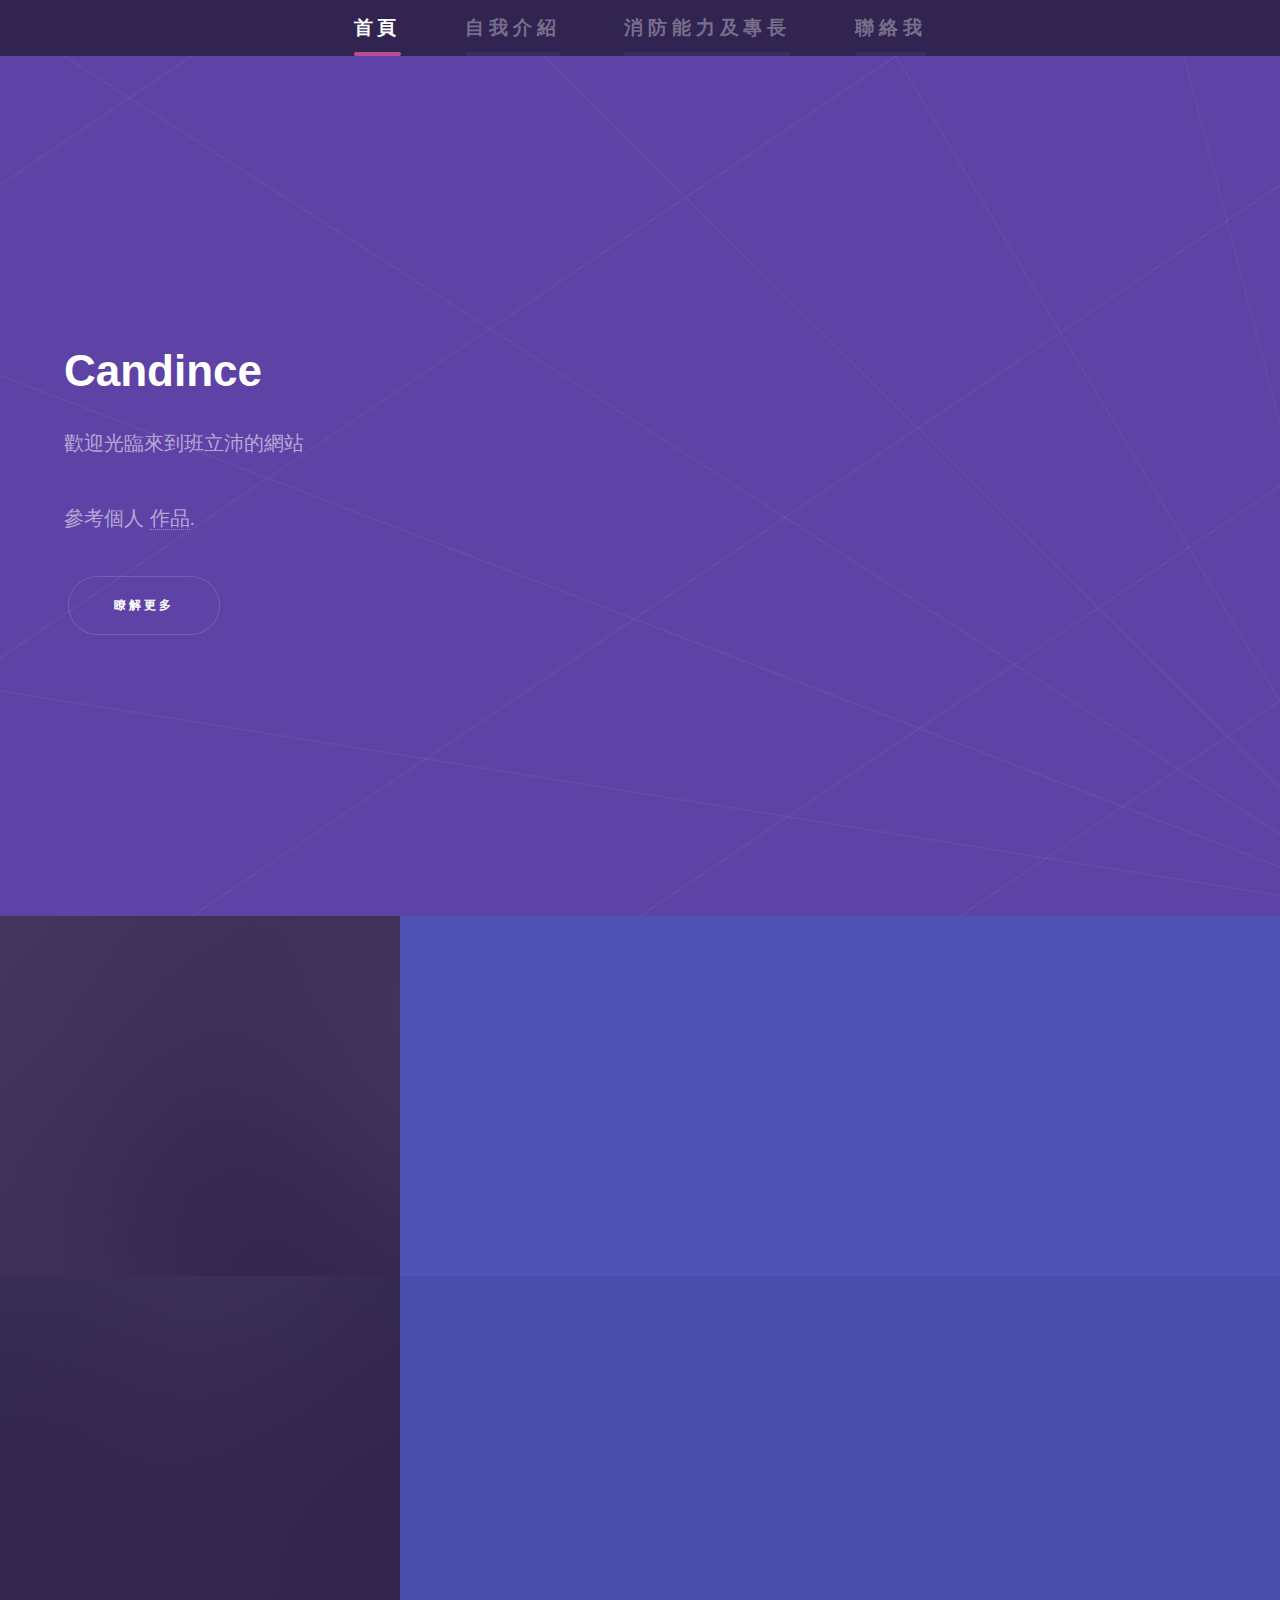
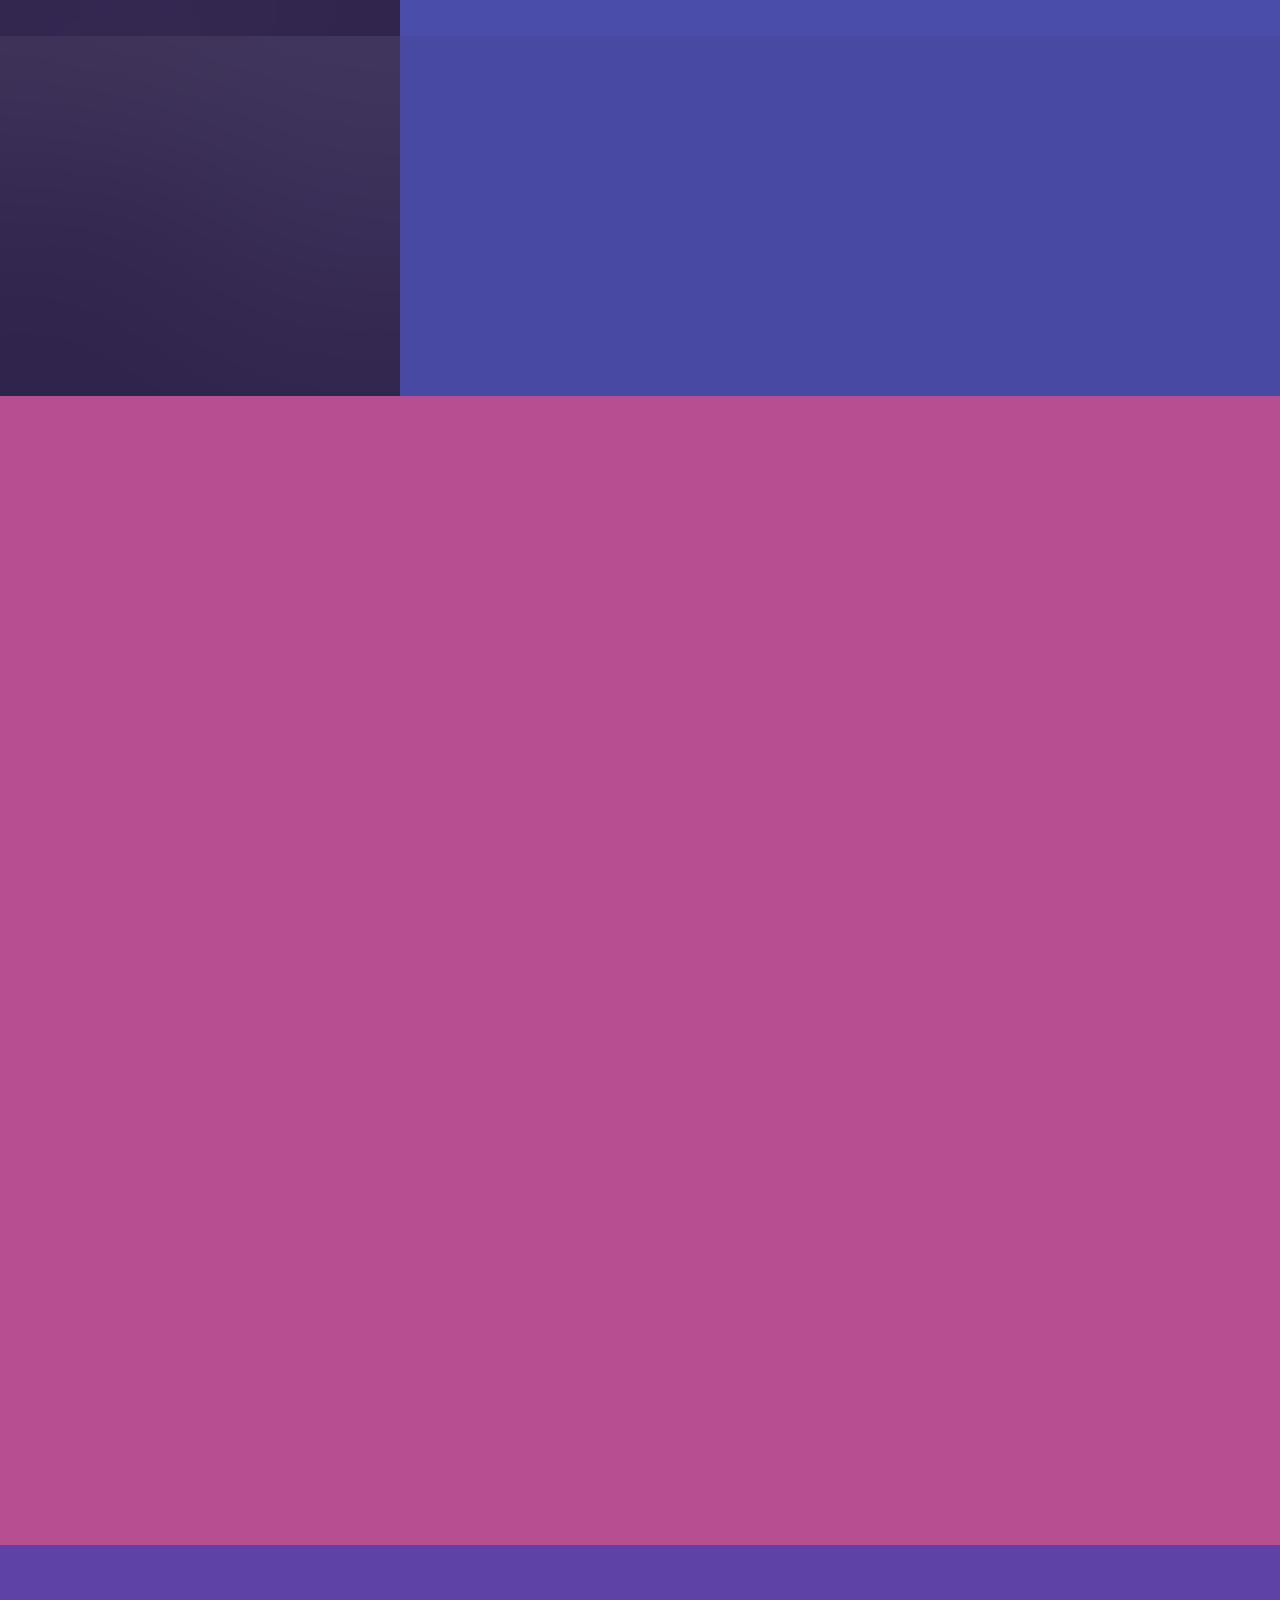
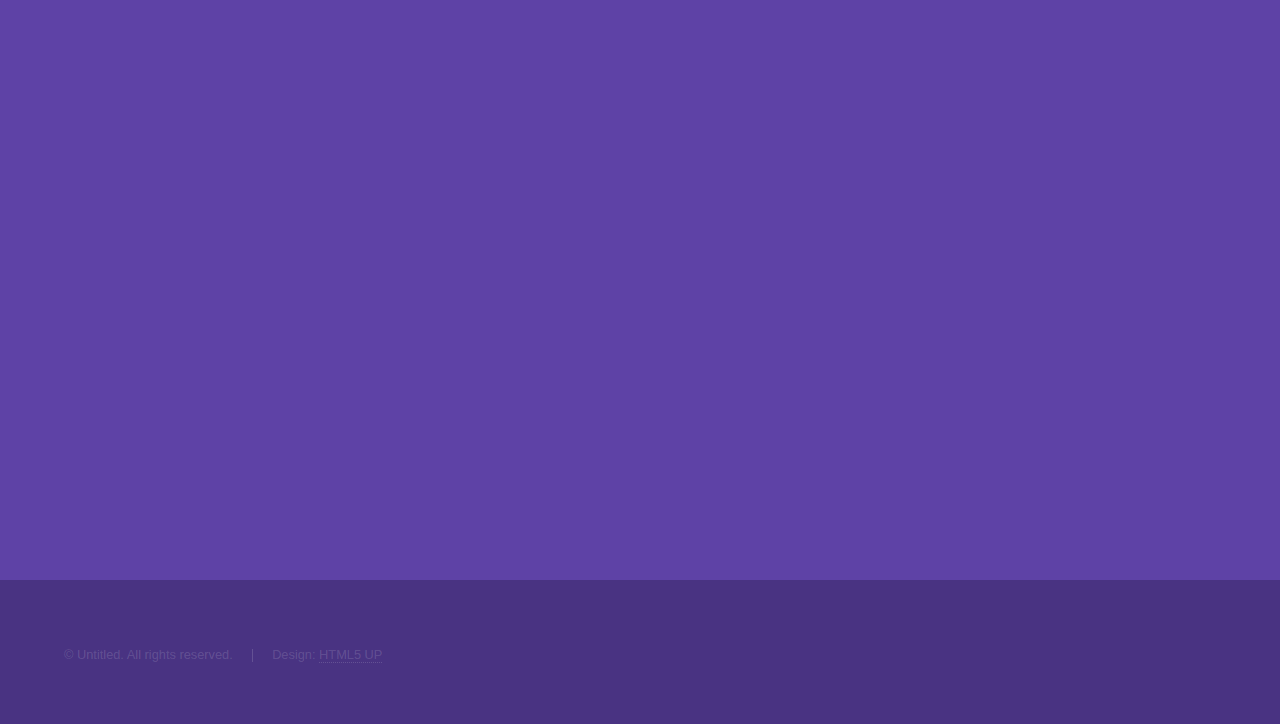
==== index.html @ 1bb65bed "新增樣板" ====
<!DOCTYPE HTML>
<!--
	Hyperspace by HTML5 UP
	html5up.net | @ajlkn
	Free for personal and commercial use under the CCA 3.0 license (html5up.net/license)
-->
<html>
	<head>
		<title>班立沛個人資料</title>
		<meta charset="utf-8" />
		<meta name="viewport" content="width=device-width, initial-scale=1, user-scalable=no" />
		<link rel="stylesheet" href="assets/css/main.css" />
		<noscript><link rel="stylesheet" href="assets/css/noscript.css" /></noscript>
	</head>
	<body class="is-preload">

		<!-- Sidebar -->
			<section id="sidebar">
				<div class="inner">
					<nav>
						<ul>
							<li style="font-size:2em"><a href="#intro">首頁</a></li>
							<li style="font-size:2em"><a href="#one">自我介紹</a></li>
							<li style="font-size:2em"><a href="#two">消防能力及專長</a></li>
							<li style="font-size:2em"><a href="#three">聯絡我</a></li>
						</ul>
					</nav>
				</div>
			</section>

		<!-- Wrapper -->
			<div id="wrapper">

				<!-- Intro -->
					<section id="intro" class="wrapper style1 fullscreen fade-up">
						<div class="inner">
							<h1>Candince</h1>
							<p>歡迎光臨來到班立沛的網站</p>
							<p>參考個人 <a href="http://candince.github.io">作品</a>.</p>
							<ul class="actions">
								<li style="font-size:1.25em"><a href="#one" class="button scrolly">瞭解更多</a></li>
							</ul>
						</div>
					</section>

				<!-- One -->
					<section id="one" class="wrapper style2 spotlights">
						<section>
							<a href="#" class="image"><img src="images/pic01.jpg" alt="" data-position="center center" /></a>
							<div class="content">
								<div class="inner">
									<h2>個人背景</h2>
									<div>2017/08~2021/07 國立勤益科技大學 工業工程與管理學系</div>
									<div>2014/06~2017/07 國立中壢高級商業職業學校 商業經營科</div>
									<ul></ul>
									<ul class="actions">
										<li style="font-size:1.25em"><a href="generic.html" class="button">瞭解更多</a></li>
									</ul>
								</div>
							</div>
						</section>
						<section>
							<a href="#" class="image"><img src="images/pic02.jpg" alt="" data-position="top center" /></a>
							<div class="content">
								<div class="inner">
									<h2>工作歷程</h2>
									<div>2021/07~2024/02 大壬科技工程股份有限公司 消防繪圖專員</div>
									<div>2024/04~2024/05 鴻海環境股份有限公司 垃圾儲藏室繪圖專員</div>
									<div>2024/05~2024/09 於職訓局進修中</div>
									<ul></ul>
									<ul class="actions">
										<li style="font-size:1.25em"><a href="#two" class="button">瞭解更多</a></li>
									</ul>
								</div>
							</div>
						</section>
						<section>
							<a href="#" class="image"><img src="images/pic03.jpg" alt="" data-position="25% 25%" /></a>
							<div class="content">
								<div class="inner">
									<h2>專業技能</h2>
									<div>AutoCAD</div>
									<div>Revit</div>
									<div>SketchUp</div>
									<ul></ul>
									<ul class="actions">
									</ul>
								</div>
							</div>
						</section>
					</section>

				<!-- Two -->
					<section id="two" class="wrapper style3 fade-up">
						<div class="inner">
							<h2>消防繪圖專員</h2>
							<div><a href="./新增資料夾 (2)/index.html">作品參考</a></div> 							
							<p> </p>
							<div class="features">
								<section>
									<span class="icon solid major fa-fire-extinguisher"></span>
									<h3>滅火器、避難系統</h3>
									<div>熟悉法規、解釋令</div>
									<div>可繪製平、立面圖</div>
									<div>可計算應設數量</div>
								</section>

								<section>
									<span class="icon solid major fa-hand-holding-water"></span>
									<h3>水系統</h3>
									<div>熟悉法規、解釋令</div>
									<div>可繪製平、立面圖</div>
									<div>可計算摩擦損失</div>
								</section>

								<section>
									<span class="icon solid major fa-shower"></span>
									<h3>乾粉滅火系統</h3>
									<div>熟悉法規、解釋令</div>
									<div>可繪製平、立面圖</div>
									<div>使用軟體跑計算書</div>	
								</section>

								<section>
									<span class="icon solid major fa-exclamation-triangle"></span>
									<h3>警報系統</h3>
									<div>熟悉法規、解釋令</div>
									<div>可繪製平、立面圖</div>
								</section>

								<section>
									<span class="icon reqular major fa-building"></span>
									<h3>高層建築物</h3>
									<div>熟悉法規、解釋令</div>
									<div>可繪製平、立面圖(含性能式)</div>
									<div>可計算摩擦損失(含性能式)</div>
								</section>

								<section>
									<span class="icon reqular major fa-handshake"></span>
									<h3>其他相關能力</h3>
									<div>可獨立審圖</div>
									<div>可估算工程所需管線材</div>
									<div>可繪製施工圖、樣圖</div>
									<div>最高1.5月領取5張消防核准函</div>
								</section>
							</div>
							<div class="inner">
								<h2>垃圾儲藏室繪圖專員</h2>
								<p> </p>
								<div class="features">
									<section>
										<span class="icon solid major fa-recycle"></span>
										<h3>空間規劃</h3>
										<div>估算設備、儲存需求量</div>
										<div>可繪製平、立面圖</div>
										<div>可繪製發包圖、施工圖</div>
									</section>

									<section>
										<span class="icon reqular major fa-handshake"></span>
										<h3>其他相關能力</h3>
										<div>製作工程報價單</div>
									</section>
								</div>
						</div>
					</section>

				<!-- Three -->
					<section id="three" class="wrapper style1 fade-up">
						<div class="inner">
							<h2>聯絡我</h2>
							<p>如有徵才需求請洽詢聯絡資訊</p>
							<div class="split style1">
								<section>
									<form method="post" action="#">
										<div class="fields">
											<div class="field half">
												<label for="name">姓名</label>
												<input type="text" name="name" id="name" />
											</div>
											<div class="field half">
												<label for="email">Email</label>
												<input type="text" name="email" id="email" />
											</div>
											<div class="field">
												<label for="message">留言</label>
												<textarea name="message" id="message" rows="5"></textarea>
											</div>
										</div>
										<ul class="actions">
											<li><a href="" class="button submit">傳送</a></li>
										</ul>
									</form>
								</section>
								<section>
									<ul class="contact">
										<li>
											<h3>地址</h3>
											<div>桃園市蘆竹區</div>
										</li>
										<li>
											<h3>Email</h3>
											<a href="#">Candincelearning@gmail.com</a>
										</li>
										<li>
											<h3>電話</h3>
											<span>0903364093</span>
										</li>
										<li>
											<h3>社交訊息</h3>
											<ul class="icons">
												<li><a href="https://line.me/ti/p/UJkrXtzlk6" class="icon brands fa-twitter"><span class="label">Line</span></a></li>
												<li><a href="https://www.instagram.com/lipeiban?igsh=MXU2Yzd6ZDVqbzFydw%3D%3D&utm_source=qr" class="icon brands fa-instagram"><span class="label">Instagram</span></a></li>
												<li><a href="https://www.threads.net/@lipeiban" class="icon brands fa-facebook-f"><span class="label">threads</span></a></li>
												<li><a href="https://www.linkedin.com/in/candince-6019a82b9?utm_source=share&utm_campaign=share_via&utm_content=profile&utm_medium=ios_app" class="icon brands fa-linkedin-in"><span class="label">LinkedIn</span></a></li>
											</ul>
										</li>
									</ul>
								</section>
							</div>
						</div>
					</section>

			</div>

		<!-- Footer -->
			<footer id="footer" class="wrapper style1-alt">
				<div class="inner">
					<ul class="menu">
						<li>&copy; Untitled. All rights reserved.</li><li>Design: <a href="http://html5up.net">HTML5 UP</a></li>
					</ul>
				</div>
			</footer>

		<!-- Scripts -->
			<script src="assets/js/jquery.min.js"></script>
			<script src="assets/js/jquery.scrollex.min.js"></script>
			<script src="assets/js/jquery.scrolly.min.js"></script>
			<script src="assets/js/browser.min.js"></script>
			<script src="assets/js/breakpoints.min.js"></script>
			<script src="assets/js/util.js"></script>
			<script src="assets/js/main.js"></script>

	</body>
</html>
---- assets/css/main.css ----
@import url(fontawesome-all.min.css);

/*
	Hyperspace by HTML5 UP
	html5up.net | @ajlkn
	Free for personal and commercial use under the CCA 3.0 license (html5up.net/license)
*/

html, body, div, span, applet, object,
iframe, h1, h2, h3, h4, h5, h6, p, blockquote,
pre, a, abbr, acronym, address, big, cite,
code, del, dfn, em, img, ins, kbd, q, s, samp,
small, strike, strong, sub, sup, tt, var, b,
u, i, center, dl, dt, dd, ol, ul, li, fieldset,
form, label, legend, table, caption, tbody,
tfoot, thead, tr, th, td, article, aside,
canvas, details, embed, figure, figcaption,
footer, header, hgroup, menu, nav, output, ruby,
section, summary, time, mark, audio, video {
	margin: 0;
	padding: 0;
	border: 0;
	font-size: 100%;
	font: inherit;
	vertical-align: baseline;}

article, aside, details, figcaption, figure,
footer, header, hgroup, menu, nav, section {
	display: block;}

body {
	line-height: 1;
}

ol, ul {
	list-style: none;
}

blockquote, q {
	quotes: none;
}

	blockquote:before, blockquote:after, q:before, q:after {
		content: '';
		content: none;
	}

table {
	border-collapse: collapse;
	border-spacing: 0;
}

body {
	-webkit-text-size-adjust: none;
}

mark {
	background-color: transparent;
	color: inherit;
}

input::-moz-focus-inner {
	border: 0;
	padding: 0;
}

input, select, textarea {
	-moz-appearance: none;
	-webkit-appearance: none;
	-ms-appearance: none;
	appearance: none;
}

/* Basic */

	@-ms-viewport {
		width: device-width;
	}

	body {
		-ms-overflow-style: scrollbar;
	}

	@media screen and (max-width: 480px) {

		html, body {
			min-width: 320px;
		}

	}

	html {
		box-sizing: border-box;
	}

	*, *:before, *:after {
		box-sizing: inherit;
	}

	body {
		background: #312450;
	}

		body.is-preload *, body.is-preload *:before, body.is-preload *:after {
			-moz-animation: none !important;
			-webkit-animation: none !important;
			-ms-animation: none !important;
			animation: none !important;
			-moz-transition: none !important;
			-webkit-transition: none !important;
			-ms-transition: none !important;
			transition: none !important;
		}

/* Type */

	body, input, select, textarea {
		color: rgba(255, 255, 255, 0.55);
		font-family: Arial, Helvetica, sans-serif;
		font-size: 16.5pt;
		font-weight: normal;
		line-height: 1.75;
	}

		@media screen and (max-width: 1680px) {

			body, input, select, textarea {
				font-size: 13pt;
			}

		}

		@media screen and (max-width: 1280px) {

			body, input, select, textarea {
				font-size: 12pt;
			}

		}

		@media screen and (max-width: 360px) {

			body, input, select, textarea {
				font-size: 11pt;
			}

		}

	a {
		-moz-transition: color 0.2s ease, border-bottom-color 0.2s ease;
		-webkit-transition: color 0.2s ease, border-bottom-color 0.2s ease;
		-ms-transition: color 0.2s ease, border-bottom-color 0.2s ease;
		transition: color 0.2s ease, border-bottom-color 0.2s ease;
		border-bottom: dotted 1px rgba(255, 255, 255, 0.35);
		color: inherit;
		text-decoration: none;
	}

		a:hover {
			border-bottom-color: transparent;
			color: #ffffff;
		}

	strong, b {
		color: #ffffff;
		font-weight: bold;
	}

	em, i {
		font-style: italic;
	}

	p {
		margin: 0 0 2em 0;
	}

	h1, h2, h3, h4, h5, h6 {
		color: #ffffff;
		font-weight: bold;
		line-height: 1.5;
		margin: 0 0 0.5em 0;
	}

		h1 a, h2 a, h3 a, h4 a, h5 a, h6 a {
			color: inherit;
			text-decoration: none;
		}

	h1 {
		font-size: 2.75em;
	}

		h1.major {
			margin: 0 0 1.3em 0;
			position: relative;
			padding-bottom: 0.35em;
		}

			h1.major:after {
				background-image: -moz-linear-gradient(to right, #5e42a6, #b74e91);
				background-image: -webkit-linear-gradient(to right, #5e42a6, #b74e91);
				background-image: -ms-linear-gradient(to right, #5e42a6, #b74e91);
				background-image: linear-gradient(to right, #5e42a6, #b74e91);
				-moz-transition: max-width 0.2s ease;
				-webkit-transition: max-width 0.2s ease;
				-ms-transition: max-width 0.2s ease;
				transition: max-width 0.2s ease;
				border-radius: 0.2em;
				bottom: 0;
				content: '';
				height: 0.05em;
				position: absolute;
				right: 0;
				width: 100%;
			}

	h2 {
		font-size: 1.75em;
	}

	h3 {
		font-size: 1.1em;
	}

	h4 {
		font-size: 1em;
	}

	h5 {
		font-size: 0.8em;
	}

	h6 {
		font-size: 0.6em;
	}

	@media screen and (max-width: 736px) {

		h1 {
			font-size: 2em;
		}

		h2 {
			font-size: 1.25em;
		}

		h3 {
			font-size: 1em;
		}

		h4 {
			font-size: 0.8em;
		}

		h5 {
			font-size: 0.6em;
		}

		h6 {
			font-size: 0.6em;
		}

	}

	sub {
		font-size: 0.8em;
		position: relative;
		top: 0.5em;
	}

	sup {
		font-size: 0.8em;
		position: relative;
		top: -0.5em;
	}

	blockquote {
		border-left: solid 4px rgba(255, 255, 255, 0.15);
		font-style: italic;
		margin: 0 0 2em 0;
		padding: 0.5em 0 0.5em 2em;
	}

	code {
		background: rgba(255, 255, 255, 0.05);
		border-radius: 0.25em;
		border: solid 1px rgba(255, 255, 255, 0.15);
		font-family: "Courier New", monospace;
		font-size: 0.9em;
		margin: 0 0.25em;
		padding: 0.25em 0.65em;
	}

	pre {
		-webkit-overflow-scrolling: touch;
		font-family: "Courier New", monospace;
		font-size: 0.9em;
		margin: 0 0 2em 0;
	}

		pre code {
			display: block;
			line-height: 1.75em;
			padding: 1em 1.5em;
			overflow-x: auto;
		}

	hr {
		border: 0;
		border-bottom: solid 1px rgba(255, 255, 255, 0.15);
		margin: 2em 0;
	}

		hr.major {
			margin: 3em 0;
		}

	.align-left {
		text-align: left;
	}

	.align-center {
		text-align: center;
	}

	.align-right {
		text-align: right;
	}

/* Row */

	.row {
		display: flex;
		flex-wrap: wrap;
		box-sizing: border-box;
		align-items: stretch;
	}

		.row > * {
			box-sizing: border-box;
		}

		.row.gtr-uniform > * > :last-child {
			margin-bottom: 0;
		}

		.row.aln-left {
			justify-content: flex-start;
		}

		.row.aln-center {
			justify-content: center;
		}

		.row.aln-right {
			justify-content: flex-end;
		}

		.row.aln-top {
			align-items: flex-start;
		}

		.row.aln-middle {
			align-items: center;
		}

		.row.aln-bottom {
			align-items: flex-end;
		}

		.row > .imp {
			order: -1;
		}

		.row > .col-1 {
			width: 8.33333%;
		}

		.row > .off-1 {
			margin-left: 8.33333%;
		}

		.row > .col-2 {
			width: 16.66667%;
		}

		.row > .off-2 {
			margin-left: 16.66667%;
		}

		.row > .col-3 {
			width: 25%;
		}

		.row > .off-3 {
			margin-left: 25%;
		}

		.row > .col-4 {
			width: 33.33333%;
		}

		.row > .off-4 {
			margin-left: 33.33333%;
		}

		.row > .col-5 {
			width: 41.66667%;
		}

		.row > .off-5 {
			margin-left: 41.66667%;
		}

		.row > .col-6 {
			width: 50%;
		}

		.row > .off-6 {
			margin-left: 50%;
		}

		.row > .col-7 {
			width: 58.33333%;
		}

		.row > .off-7 {
			margin-left: 58.33333%;
		}

		.row > .col-8 {
			width: 66.66667%;
		}

		.row > .off-8 {
			margin-left: 66.66667%;
		}

		.row > .col-9 {
			width: 75%;
		}

		.row > .off-9 {
			margin-left: 75%;
		}

		.row > .col-10 {
			width: 83.33333%;
		}

		.row > .off-10 {
			margin-left: 83.33333%;
		}

		.row > .col-11 {
			width: 91.66667%;
		}

		.row > .off-11 {
			margin-left: 91.66667%;
		}

		.row > .col-12 {
			width: 100%;
		}

		.row > .off-12 {
			margin-left: 100%;
		}

		.row.gtr-0 {
			margin-top: 0;
			margin-left: 0em;
		}

			.row.gtr-0 > * {
				padding: 0 0 0 0em;
			}

			.row.gtr-0.gtr-uniform {
				margin-top: 0em;
			}

				.row.gtr-0.gtr-uniform > * {
					padding-top: 0em;
				}

		.row.gtr-25 {
			margin-top: 0;
			margin-left: -0.375em;
		}

			.row.gtr-25 > * {
				padding: 0 0 0 0.375em;
			}

			.row.gtr-25.gtr-uniform {
				margin-top: -0.375em;
			}

				.row.gtr-25.gtr-uniform > * {
					padding-top: 0.375em;
				}

		.row.gtr-50 {
			margin-top: 0;
			margin-left: -0.75em;
		}

			.row.gtr-50 > * {
				padding: 0 0 0 0.75em;
			}

			.row.gtr-50.gtr-uniform {
				margin-top: -0.75em;
			}

				.row.gtr-50.gtr-uniform > * {
					padding-top: 0.75em;
				}

		.row {
			margin-top: 0;
			margin-left: -1.5em;
		}

			.row > * {
				padding: 0 0 0 1.5em;
			}

			.row.gtr-uniform {
				margin-top: -1.5em;
			}

				.row.gtr-uniform > * {
					padding-top: 1.5em;
				}

		.row.gtr-150 {
			margin-top: 0;
			margin-left: -2.25em;
		}

			.row.gtr-150 > * {
				padding: 0 0 0 2.25em;
			}

			.row.gtr-150.gtr-uniform {
				margin-top: -2.25em;
			}

				.row.gtr-150.gtr-uniform > * {
					padding-top: 2.25em;
				}

		.row.gtr-200 {
			margin-top: 0;
			margin-left: -3em;
		}

			.row.gtr-200 > * {
				padding: 0 0 0 3em;
			}

			.row.gtr-200.gtr-uniform {
				margin-top: -3em;
			}

				.row.gtr-200.gtr-uniform > * {
					padding-top: 3em;
				}

		@media screen and (max-width: 1680px) {

			.row {
				display: flex;
				flex-wrap: wrap;
				box-sizing: border-box;
				align-items: stretch;
			}

				.row > * {
					box-sizing: border-box;
				}

				.row.gtr-uniform > * > :last-child {
					margin-bottom: 0;
				}

				.row.aln-left {
					justify-content: flex-start;
				}

				.row.aln-center {
					justify-content: center;
				}

				.row.aln-right {
					justify-content: flex-end;
				}

				.row.aln-top {
					align-items: flex-start;
				}

				.row.aln-middle {
					align-items: center;
				}

				.row.aln-bottom {
					align-items: flex-end;
				}

				.row > .imp-xlarge {
					order: -1;
				}

				.row > .col-1-xlarge {
					width: 8.33333%;
				}

				.row > .off-1-xlarge {
					margin-left: 8.33333%;
				}

				.row > .col-2-xlarge {
					width: 16.66667%;
				}

				.row > .off-2-xlarge {
					margin-left: 16.66667%;
				}

				.row > .col-3-xlarge {
					width: 25%;
				}

				.row > .off-3-xlarge {
					margin-left: 25%;
				}

				.row > .col-4-xlarge {
					width: 33.33333%;
				}

				.row > .off-4-xlarge {
					margin-left: 33.33333%;
				}

				.row > .col-5-xlarge {
					width: 41.66667%;
				}

				.row > .off-5-xlarge {
					margin-left: 41.66667%;
				}

				.row > .col-6-xlarge {
					width: 50%;
				}

				.row > .off-6-xlarge {
					margin-left: 50%;
				}

				.row > .col-7-xlarge {
					width: 58.33333%;
				}

				.row > .off-7-xlarge {
					margin-left: 58.33333%;
				}

				.row > .col-8-xlarge {
					width: 66.66667%;
				}

				.row > .off-8-xlarge {
					margin-left: 66.66667%;
				}

				.row > .col-9-xlarge {
					width: 75%;
				}

				.row > .off-9-xlarge {
					margin-left: 75%;
				}

				.row > .col-10-xlarge {
					width: 83.33333%;
				}

				.row > .off-10-xlarge {
					margin-left: 83.33333%;
				}

				.row > .col-11-xlarge {
					width: 91.66667%;
				}

				.row > .off-11-xlarge {
					margin-left: 91.66667%;
				}

				.row > .col-12-xlarge {
					width: 100%;
				}

				.row > .off-12-xlarge {
					margin-left: 100%;
				}

				.row.gtr-0 {
					margin-top: 0;
					margin-left: 0em;
				}

					.row.gtr-0 > * {
						padding: 0 0 0 0em;
					}

					.row.gtr-0.gtr-uniform {
						margin-top: 0em;
					}

						.row.gtr-0.gtr-uniform > * {
							padding-top: 0em;
						}

				.row.gtr-25 {
					margin-top: 0;
					margin-left: -0.375em;
				}

					.row.gtr-25 > * {
						padding: 0 0 0 0.375em;
					}

					.row.gtr-25.gtr-uniform {
						margin-top: -0.375em;
					}

						.row.gtr-25.gtr-uniform > * {
							padding-top: 0.375em;
						}

				.row.gtr-50 {
					margin-top: 0;
					margin-left: -0.75em;
				}

					.row.gtr-50 > * {
						padding: 0 0 0 0.75em;
					}

					.row.gtr-50.gtr-uniform {
						margin-top: -0.75em;
					}

						.row.gtr-50.gtr-uniform > * {
							padding-top: 0.75em;
						}

				.row {
					margin-top: 0;
					margin-left: -1.5em;
				}

					.row > * {
						padding: 0 0 0 1.5em;
					}

					.row.gtr-uniform {
						margin-top: -1.5em;
					}

						.row.gtr-uniform > * {
							padding-top: 1.5em;
						}

				.row.gtr-150 {
					margin-top: 0;
					margin-left: -2.25em;
				}

					.row.gtr-150 > * {
						padding: 0 0 0 2.25em;
					}

					.row.gtr-150.gtr-uniform {
						margin-top: -2.25em;
					}

						.row.gtr-150.gtr-uniform > * {
							padding-top: 2.25em;
						}

				.row.gtr-200 {
					margin-top: 0;
					margin-left: -3em;
				}

					.row.gtr-200 > * {
						padding: 0 0 0 3em;
					}

					.row.gtr-200.gtr-uniform {
						margin-top: -3em;
					}

						.row.gtr-200.gtr-uniform > * {
							padding-top: 3em;
						}

		}

		@media screen and (max-width: 1280px) {

			.row {
				display: flex;
				flex-wrap: wrap;
				box-sizing: border-box;
				align-items: stretch;
			}

				.row > * {
					box-sizing: border-box;
				}

				.row.gtr-uniform > * > :last-child {
					margin-bottom: 0;
				}

				.row.aln-left {
					justify-content: flex-start;
				}

				.row.aln-center {
					justify-content: center;
				}

				.row.aln-right {
					justify-content: flex-end;
				}

				.row.aln-top {
					align-items: flex-start;
				}

				.row.aln-middle {
					align-items: center;
				}

				.row.aln-bottom {
					align-items: flex-end;
				}

				.row > .imp-large {
					order: -1;
				}

				.row > .col-1-large {
					width: 8.33333%;
				}

				.row > .off-1-large {
					margin-left: 8.33333%;
				}

				.row > .col-2-large {
					width: 16.66667%;
				}

				.row > .off-2-large {
					margin-left: 16.66667%;
				}

				.row > .col-3-large {
					width: 25%;
				}

				.row > .off-3-large {
					margin-left: 25%;
				}

				.row > .col-4-large {
					width: 33.33333%;
				}

				.row > .off-4-large {
					margin-left: 33.33333%;
				}

				.row > .col-5-large {
					width: 41.66667%;
				}

				.row > .off-5-large {
					margin-left: 41.66667%;
				}

				.row > .col-6-large {
					width: 50%;
				}

				.row > .off-6-large {
					margin-left: 50%;
				}

				.row > .col-7-large {
					width: 58.33333%;
				}

				.row > .off-7-large {
					margin-left: 58.33333%;
				}

				.row > .col-8-large {
					width: 66.66667%;
				}

				.row > .off-8-large {
					margin-left: 66.66667%;
				}

				.row > .col-9-large {
					width: 75%;
				}

				.row > .off-9-large {
					margin-left: 75%;
				}

				.row > .col-10-large {
					width: 83.33333%;
				}

				.row > .off-10-large {
					margin-left: 83.33333%;
				}

				.row > .col-11-large {
					width: 91.66667%;
				}

				.row > .off-11-large {
					margin-left: 91.66667%;
				}

				.row > .col-12-large {
					width: 100%;
				}

				.row > .off-12-large {
					margin-left: 100%;
				}

				.row.gtr-0 {
					margin-top: 0;
					margin-left: 0em;
				}

					.row.gtr-0 > * {
						padding: 0 0 0 0em;
					}

					.row.gtr-0.gtr-uniform {
						margin-top: 0em;
					}

						.row.gtr-0.gtr-uniform > * {
							padding-top: 0em;
						}

				.row.gtr-25 {
					margin-top: 0;
					margin-left: -0.375em;
				}

					.row.gtr-25 > * {
						padding: 0 0 0 0.375em;
					}

					.row.gtr-25.gtr-uniform {
						margin-top: -0.375em;
					}

						.row.gtr-25.gtr-uniform > * {
							padding-top: 0.375em;
						}

				.row.gtr-50 {
					margin-top: 0;
					margin-left: -0.75em;
				}

					.row.gtr-50 > * {
						padding: 0 0 0 0.75em;
					}

					.row.gtr-50.gtr-uniform {
						margin-top: -0.75em;
					}

						.row.gtr-50.gtr-uniform > * {
							padding-top: 0.75em;
						}

				.row {
					margin-top: 0;
					margin-left: -1.5em;
				}

					.row > * {
						padding: 0 0 0 1.5em;
					}

					.row.gtr-uniform {
						margin-top: -1.5em;
					}

						.row.gtr-uniform > * {
							padding-top: 1.5em;
						}

				.row.gtr-150 {
					margin-top: 0;
					margin-left: -2.25em;
				}

					.row.gtr-150 > * {
						padding: 0 0 0 2.25em;
					}

					.row.gtr-150.gtr-uniform {
						margin-top: -2.25em;
					}

						.row.gtr-150.gtr-uniform > * {
							padding-top: 2.25em;
						}

				.row.gtr-200 {
					margin-top: 0;
					margin-left: -3em;
				}

					.row.gtr-200 > * {
						padding: 0 0 0 3em;
					}

					.row.gtr-200.gtr-uniform {
						margin-top: -3em;
					}

						.row.gtr-200.gtr-uniform > * {
							padding-top: 3em;
						}

		}

		@media screen and (max-width: 980px) {

			.row {
				display: flex;
				flex-wrap: wrap;
				box-sizing: border-box;
				align-items: stretch;
			}

				.row > * {
					box-sizing: border-box;
				}

				.row.gtr-uniform > * > :last-child {
					margin-bottom: 0;
				}

				.row.aln-left {
					justify-content: flex-start;
				}

				.row.aln-center {
					justify-content: center;
				}

				.row.aln-right {
					justify-content: flex-end;
				}

				.row.aln-top {
					align-items: flex-start;
				}

				.row.aln-middle {
					align-items: center;
				}

				.row.aln-bottom {
					align-items: flex-end;
				}

				.row > .imp-medium {
					order: -1;
				}

				.row > .col-1-medium {
					width: 8.33333%;
				}

				.row > .off-1-medium {
					margin-left: 8.33333%;
				}

				.row > .col-2-medium {
					width: 16.66667%;
				}

				.row > .off-2-medium {
					margin-left: 16.66667%;
				}

				.row > .col-3-medium {
					width: 25%;
				}

				.row > .off-3-medium {
					margin-left: 25%;
				}

				.row > .col-4-medium {
					width: 33.33333%;
				}

				.row > .off-4-medium {
					margin-left: 33.33333%;
				}

				.row > .col-5-medium {
					width: 41.66667%;
				}

				.row > .off-5-medium {
					margin-left: 41.66667%;
				}

				.row > .col-6-medium {
					width: 50%;
				}

				.row > .off-6-medium {
					margin-left: 50%;
				}

				.row > .col-7-medium {
					width: 58.33333%;
				}

				.row > .off-7-medium {
					margin-left: 58.33333%;
				}

				.row > .col-8-medium {
					width: 66.66667%;
				}

				.row > .off-8-medium {
					margin-left: 66.66667%;
				}

				.row > .col-9-medium {
					width: 75%;
				}

				.row > .off-9-medium {
					margin-left: 75%;
				}

				.row > .col-10-medium {
					width: 83.33333%;
				}

				.row > .off-10-medium {
					margin-left: 83.33333%;
				}

				.row > .col-11-medium {
					width: 91.66667%;
				}

				.row > .off-11-medium {
					margin-left: 91.66667%;
				}

				.row > .col-12-medium {
					width: 100%;
				}

				.row > .off-12-medium {
					margin-left: 100%;
				}

				.row.gtr-0 {
					margin-top: 0;
					margin-left: 0em;
				}

					.row.gtr-0 > * {
						padding: 0 0 0 0em;
					}

					.row.gtr-0.gtr-uniform {
						margin-top: 0em;
					}

						.row.gtr-0.gtr-uniform > * {
							padding-top: 0em;
						}

				.row.gtr-25 {
					margin-top: 0;
					margin-left: -0.375em;
				}

					.row.gtr-25 > * {
						padding: 0 0 0 0.375em;
					}

					.row.gtr-25.gtr-uniform {
						margin-top: -0.375em;
					}

						.row.gtr-25.gtr-uniform > * {
							padding-top: 0.375em;
						}

				.row.gtr-50 {
					margin-top: 0;
					margin-left: -0.75em;
				}

					.row.gtr-50 > * {
						padding: 0 0 0 0.75em;
					}

					.row.gtr-50.gtr-uniform {
						margin-top: -0.75em;
					}

						.row.gtr-50.gtr-uniform > * {
							padding-top: 0.75em;
						}

				.row {
					margin-top: 0;
					margin-left: -1.5em;
				}

					.row > * {
						padding: 0 0 0 1.5em;
					}

					.row.gtr-uniform {
						margin-top: -1.5em;
					}

						.row.gtr-uniform > * {
							padding-top: 1.5em;
						}

				.row.gtr-150 {
					margin-top: 0;
					margin-left: -2.25em;
				}

					.row.gtr-150 > * {
						padding: 0 0 0 2.25em;
					}

					.row.gtr-150.gtr-uniform {
						margin-top: -2.25em;
					}

						.row.gtr-150.gtr-uniform > * {
							padding-top: 2.25em;
						}

				.row.gtr-200 {
					margin-top: 0;
					margin-left: -3em;
				}

					.row.gtr-200 > * {
						padding: 0 0 0 3em;
					}

					.row.gtr-200.gtr-uniform {
						margin-top: -3em;
					}

						.row.gtr-200.gtr-uniform > * {
							padding-top: 3em;
						}

		}

		@media screen and (max-width: 736px) {

			.row {
				display: flex;
				flex-wrap: wrap;
				box-sizing: border-box;
				align-items: stretch;
			}

				.row > * {
					box-sizing: border-box;
				}

				.row.gtr-uniform > * > :last-child {
					margin-bottom: 0;
				}

				.row.aln-left {
					justify-content: flex-start;
				}

				.row.aln-center {
					justify-content: center;
				}

				.row.aln-right {
					justify-content: flex-end;
				}

				.row.aln-top {
					align-items: flex-start;
				}

				.row.aln-middle {
					align-items: center;
				}

				.row.aln-bottom {
					align-items: flex-end;
				}

				.row > .imp-small {
					order: -1;
				}

				.row > .col-1-small {
					width: 8.33333%;
				}

				.row > .off-1-small {
					margin-left: 8.33333%;
				}

				.row > .col-2-small {
					width: 16.66667%;
				}

				.row > .off-2-small {
					margin-left: 16.66667%;
				}

				.row > .col-3-small {
					width: 25%;
				}

				.row > .off-3-small {
					margin-left: 25%;
				}

				.row > .col-4-small {
					width: 33.33333%;
				}

				.row > .off-4-small {
					margin-left: 33.33333%;
				}

				.row > .col-5-small {
					width: 41.66667%;
				}

				.row > .off-5-small {
					margin-left: 41.66667%;
				}

				.row > .col-6-small {
					width: 50%;
				}

				.row > .off-6-small {
					margin-left: 50%;
				}

				.row > .col-7-small {
					width: 58.33333%;
				}

				.row > .off-7-small {
					margin-left: 58.33333%;
				}

				.row > .col-8-small {
					width: 66.66667%;
				}

				.row > .off-8-small {
					margin-left: 66.66667%;
				}

				.row > .col-9-small {
					width: 75%;
				}

				.row > .off-9-small {
					margin-left: 75%;
				}

				.row > .col-10-small {
					width: 83.33333%;
				}

				.row > .off-10-small {
					margin-left: 83.33333%;
				}

				.row > .col-11-small {
					width: 91.66667%;
				}

				.row > .off-11-small {
					margin-left: 91.66667%;
				}

				.row > .col-12-small {
					width: 100%;
				}

				.row > .off-12-small {
					margin-left: 100%;
				}

				.row.gtr-0 {
					margin-top: 0;
					margin-left: 0em;
				}

					.row.gtr-0 > * {
						padding: 0 0 0 0em;
					}

					.row.gtr-0.gtr-uniform {
						margin-top: 0em;
					}

						.row.gtr-0.gtr-uniform > * {
							padding-top: 0em;
						}

				.row.gtr-25 {
					margin-top: 0;
					margin-left: -0.375em;
				}

					.row.gtr-25 > * {
						padding: 0 0 0 0.375em;
					}

					.row.gtr-25.gtr-uniform {
						margin-top: -0.375em;
					}

						.row.gtr-25.gtr-uniform > * {
							padding-top: 0.375em;
						}

				.row.gtr-50 {
					margin-top: 0;
					margin-left: -0.75em;
				}

					.row.gtr-50 > * {
						padding: 0 0 0 0.75em;
					}

					.row.gtr-50.gtr-uniform {
						margin-top: -0.75em;
					}

						.row.gtr-50.gtr-uniform > * {
							padding-top: 0.75em;
						}

				.row {
					margin-top: 0;
					margin-left: -1.5em;
				}

					.row > * {
						padding: 0 0 0 1.5em;
					}

					.row.gtr-uniform {
						margin-top: -1.5em;
					}

						.row.gtr-uniform > * {
							padding-top: 1.5em;
						}

				.row.gtr-150 {
					margin-top: 0;
					margin-left: -2.25em;
				}

					.row.gtr-150 > * {
						padding: 0 0 0 2.25em;
					}

					.row.gtr-150.gtr-uniform {
						margin-top: -2.25em;
					}

						.row.gtr-150.gtr-uniform > * {
							padding-top: 2.25em;
						}

				.row.gtr-200 {
					margin-top: 0;
					margin-left: -3em;
				}

					.row.gtr-200 > * {
						padding: 0 0 0 3em;
					}

					.row.gtr-200.gtr-uniform {
						margin-top: -3em;
					}

						.row.gtr-200.gtr-uniform > * {
							padding-top: 3em;
						}

		}

		@media screen and (max-width: 480px) {

			.row {
				display: flex;
				flex-wrap: wrap;
				box-sizing: border-box;
				align-items: stretch;
			}

				.row > * {
					box-sizing: border-box;
				}

				.row.gtr-uniform > * > :last-child {
					margin-bottom: 0;
				}

				.row.aln-left {
					justify-content: flex-start;
				}

				.row.aln-center {
					justify-content: center;
				}

				.row.aln-right {
					justify-content: flex-end;
				}

				.row.aln-top {
					align-items: flex-start;
				}

				.row.aln-middle {
					align-items: center;
				}

				.row.aln-bottom {
					align-items: flex-end;
				}

				.row > .imp-xsmall {
					order: -1;
				}

				.row > .col-1-xsmall {
					width: 8.33333%;
				}

				.row > .off-1-xsmall {
					margin-left: 8.33333%;
				}

				.row > .col-2-xsmall {
					width: 16.66667%;
				}

				.row > .off-2-xsmall {
					margin-left: 16.66667%;
				}

				.row > .col-3-xsmall {
					width: 25%;
				}

				.row > .off-3-xsmall {
					margin-left: 25%;
				}

				.row > .col-4-xsmall {
					width: 33.33333%;
				}

				.row > .off-4-xsmall {
					margin-left: 33.33333%;
				}

				.row > .col-5-xsmall {
					width: 41.66667%;
				}

				.row > .off-5-xsmall {
					margin-left: 41.66667%;
				}

				.row > .col-6-xsmall {
					width: 50%;
				}

				.row > .off-6-xsmall {
					margin-left: 50%;
				}

				.row > .col-7-xsmall {
					width: 58.33333%;
				}

				.row > .off-7-xsmall {
					margin-left: 58.33333%;
				}

				.row > .col-8-xsmall {
					width: 66.66667%;
				}

				.row > .off-8-xsmall {
					margin-left: 66.66667%;
				}

				.row > .col-9-xsmall {
					width: 75%;
				}

				.row > .off-9-xsmall {
					margin-left: 75%;
				}

				.row > .col-10-xsmall {
					width: 83.33333%;
				}

				.row > .off-10-xsmall {
					margin-left: 83.33333%;
				}

				.row > .col-11-xsmall {
					width: 91.66667%;
				}

				.row > .off-11-xsmall {
					margin-left: 91.66667%;
				}

				.row > .col-12-xsmall {
					width: 100%;
				}

				.row > .off-12-xsmall {
					margin-left: 100%;
				}

				.row.gtr-0 {
					margin-top: 0;
					margin-left: 0em;
				}

					.row.gtr-0 > * {
						padding: 0 0 0 0em;
					}

					.row.gtr-0.gtr-uniform {
						margin-top: 0em;
					}

						.row.gtr-0.gtr-uniform > * {
							padding-top: 0em;
						}

				.row.gtr-25 {
					margin-top: 0;
					margin-left: -0.375em;
				}

					.row.gtr-25 > * {
						padding: 0 0 0 0.375em;
					}

					.row.gtr-25.gtr-uniform {
						margin-top: -0.375em;
					}

						.row.gtr-25.gtr-uniform > * {
							padding-top: 0.375em;
						}

				.row.gtr-50 {
					margin-top: 0;
					margin-left: -0.75em;
				}

					.row.gtr-50 > * {
						padding: 0 0 0 0.75em;
					}

					.row.gtr-50.gtr-uniform {
						margin-top: -0.75em;
					}

						.row.gtr-50.gtr-uniform > * {
							padding-top: 0.75em;
						}

				.row {
					margin-top: 0;
					margin-left: -1.5em;
				}

					.row > * {
						padding: 0 0 0 1.5em;
					}

					.row.gtr-uniform {
						margin-top: -1.5em;
					}

						.row.gtr-uniform > * {
							padding-top: 1.5em;
						}

				.row.gtr-150 {
					margin-top: 0;
					margin-left: -2.25em;
				}

					.row.gtr-150 > * {
						padding: 0 0 0 2.25em;
					}

					.row.gtr-150.gtr-uniform {
						margin-top: -2.25em;
					}

						.row.gtr-150.gtr-uniform > * {
							padding-top: 2.25em;
						}

				.row.gtr-200 {
					margin-top: 0;
					margin-left: -3em;
				}

					.row.gtr-200 > * {
						padding: 0 0 0 3em;
					}

					.row.gtr-200.gtr-uniform {
						margin-top: -3em;
					}

						.row.gtr-200.gtr-uniform > * {
							padding-top: 3em;
						}

		}

/* Box */

	.box {
		border-radius: 0.25em;
		border: solid 1px rgba(255, 255, 255, 0.15);
		margin-bottom: 2em;
		padding: 1.5em;
	}

		.box > :last-child,
		.box > :last-child > :last-child,
		.box > :last-child > :last-child > :last-child {
			margin-bottom: 0;
		}

		.box.alt {
			border: 0;
			border-radius: 0;
			padding: 0;
		}

/* Button */

	input[type="submit"],
	input[type="reset"],
	input[type="button"],
	button,
	.button {
		-moz-appearance: none;
		-webkit-appearance: none;
		-ms-appearance: none;
		appearance: none;
		-moz-transition: border-color 0.2s ease;
		-webkit-transition: border-color 0.2s ease;
		-ms-transition: border-color 0.2s ease;
		transition: border-color 0.2s ease;
		background-color: transparent;
		border: solid 1px !important;
		border-color: rgba(255, 255, 255, 0.15) !important;
		border-radius: 3em;
		color: #ffffff !important;
		cursor: pointer;
		display: inline-block;
		font-size: 0.6em;
		font-weight: bold;
		height: calc(4.75em + 2px);
		letter-spacing: 0.25em;
		line-height: 4.75em;
		outline: 0;
		padding: 0 3.75em;
		position: relative;
		text-align: center;
		text-decoration: none;
		text-transform: uppercase;
		white-space: nowrap;
	}

		input[type="submit"]:after,
		input[type="reset"]:after,
		input[type="button"]:after,
		button:after,
		.button:after {
			-moz-transform: scale(0.25);
			-webkit-transform: scale(0.25);
			-ms-transform: scale(0.25);
			transform: scale(0.25);
			pointer-events: none;
			-moz-transition: opacity 0.2s ease, -moz-transform 0.2s ease;
			-webkit-transition: opacity 0.2s ease, -webkit-transform 0.2s ease;
			-ms-transition: opacity 0.2s ease, -ms-transform 0.2s ease;
			transition: opacity 0.2s ease, transform 0.2s ease;
			background: #ffffff;
			border-radius: 3em;
			content: '';
			height: 100%;
			left: 0;
			opacity: 0;
			position: absolute;
			top: 0;
			width: 100%;
		}

		input[type="submit"].icon:before,
		input[type="reset"].icon:before,
		input[type="button"].icon:before,
		button.icon:before,
		.button.icon:before {
			margin-right: 0.75em;
		}

		input[type="submit"].fit,
		input[type="reset"].fit,
		input[type="button"].fit,
		button.fit,
		.button.fit {
			width: 100%;
		}

		input[type="submit"].small,
		input[type="reset"].small,
		input[type="button"].small,
		button.small,
		.button.small {
			font-size: 0.4em;
		}

		input[type="submit"].large,
		input[type="reset"].large,
		input[type="button"].large,
		button.large,
		.button.large {
			font-size: 0.8em;
		}

		input[type="submit"].primary,
		input[type="reset"].primary,
		input[type="button"].primary,
		button.primary,
		.button.primary {
			background-color: #ffffff;
			color: #312450 !important;
		}

			input[type="submit"].primary:after,
			input[type="reset"].primary:after,
			input[type="button"].primary:after,
			button.primary:after,
			.button.primary:after {
				display: none;
			}

		input[type="submit"].disabled, input[type="submit"]:disabled,
		input[type="reset"].disabled,
		input[type="reset"]:disabled,
		input[type="button"].disabled,
		input[type="button"]:disabled,
		button.disabled,
		button:disabled,
		.button.disabled,
		.button:disabled {
			cursor: default;
			opacity: 0.5;
			pointer-events: none;
		}

		input[type="submit"]:hover,
		input[type="reset"]:hover,
		input[type="button"]:hover,
		button:hover,
		.button:hover {
			border-color: rgba(255, 255, 255, 0.55) !important;
		}

			input[type="submit"]:hover:after,
			input[type="reset"]:hover:after,
			input[type="button"]:hover:after,
			button:hover:after,
			.button:hover:after {
				opacity: 0.05;
				-moz-transform: scale(1);
				-webkit-transform: scale(1);
				-ms-transform: scale(1);
				transform: scale(1);
			}

			input[type="submit"]:hover:active,
			input[type="reset"]:hover:active,
			input[type="button"]:hover:active,
			button:hover:active,
			.button:hover:active {
				border-color: #ffffff !important;
			}

				input[type="submit"]:hover:active:after,
				input[type="reset"]:hover:active:after,
				input[type="button"]:hover:active:after,
				button:hover:active:after,
				.button:hover:active:after {
					opacity: 0.1;
				}

/* Features */

	.features {
		display: -moz-flex;
		display: -webkit-flex;
		display: -ms-flex;
		display: flex;
		-moz-flex-wrap: wrap;
		-webkit-flex-wrap: wrap;
		-ms-flex-wrap: wrap;
		flex-wrap: wrap;
		border-radius: 0.25em;
		border: solid 1px rgba(255, 255, 255, 0.15);
		background: rgba(255, 255, 255, 0.05);
		margin: 0 0 2em 0;
	}

		.features section {
			padding: 3.5em 3em 1em 7em ;
			width: 50%;
			border-top: solid 1px rgba(255, 255, 255, 0.15);
			position: relative;
		}

			.features section:nth-child(-n + 2) {
				border-top-width: 0;
			}

			.features section:nth-child(2n) {
				border-left: solid 1px rgba(255, 255, 255, 0.15);
			}

			.features section .icon {
				-moz-transition: opacity 0.5s ease, -moz-transform 0.5s ease;
				-webkit-transition: opacity 0.5s ease, -webkit-transform 0.5s ease;
				-ms-transition: opacity 0.5s ease, -ms-transform 0.5s ease;
				transition: opacity 0.5s ease, transform 0.5s ease;
				-moz-transition-delay: 1s;
				-webkit-transition-delay: 1s;
				-ms-transition-delay: 1s;
				transition-delay: 1s;
				-moz-transform: scale(1);
				-webkit-transform: scale(1);
				-ms-transform: scale(1);
				transform: scale(1);
				position: absolute;
				left: 3em;
				top: 3em;
				opacity: 1;
			}

			.features section:nth-child(1) .icon {
				-moz-transition-delay: 0.15s;
				-webkit-transition-delay: 0.15s;
				-ms-transition-delay: 0.15s;
				transition-delay: 0.15s;
			}

			.features section:nth-child(2) .icon {
				-moz-transition-delay: 0.3s;
				-webkit-transition-delay: 0.3s;
				-ms-transition-delay: 0.3s;
				transition-delay: 0.3s;
			}

			.features section:nth-child(3) .icon {
				-moz-transition-delay: 0.45s;
				-webkit-transition-delay: 0.45s;
				-ms-transition-delay: 0.45s;
				transition-delay: 0.45s;
			}

			.features section:nth-child(4) .icon {
				-moz-transition-delay: 0.6s;
				-webkit-transition-delay: 0.6s;
				-ms-transition-delay: 0.6s;
				transition-delay: 0.6s;
			}

			.features section:nth-child(5) .icon {
				-moz-transition-delay: 0.75s;
				-webkit-transition-delay: 0.75s;
				-ms-transition-delay: 0.75s;
				transition-delay: 0.75s;
			}

			.features section:nth-child(6) .icon {
				-moz-transition-delay: 0.9s;
				-webkit-transition-delay: 0.9s;
				-ms-transition-delay: 0.9s;
				transition-delay: 0.9s;
			}

			.features section:nth-child(7) .icon {
				-moz-transition-delay: 1.05s;
				-webkit-transition-delay: 1.05s;
				-ms-transition-delay: 1.05s;
				transition-delay: 1.05s;
			}

			.features section:nth-child(8) .icon {
				-moz-transition-delay: 1.2s;
				-webkit-transition-delay: 1.2s;
				-ms-transition-delay: 1.2s;
				transition-delay: 1.2s;
			}

			.features section:nth-child(9) .icon {
				-moz-transition-delay: 1.35s;
				-webkit-transition-delay: 1.35s;
				-ms-transition-delay: 1.35s;
				transition-delay: 1.35s;
			}

			.features section:nth-child(10) .icon {
				-moz-transition-delay: 1.5s;
				-webkit-transition-delay: 1.5s;
				-ms-transition-delay: 1.5s;
				transition-delay: 1.5s;
			}

			.features section:nth-child(11) .icon {
				-moz-transition-delay: 1.65s;
				-webkit-transition-delay: 1.65s;
				-ms-transition-delay: 1.65s;
				transition-delay: 1.65s;
			}

			.features section:nth-child(12) .icon {
				-moz-transition-delay: 1.8s;
				-webkit-transition-delay: 1.8s;
				-ms-transition-delay: 1.8s;
				transition-delay: 1.8s;
			}

			.features section:nth-child(13) .icon {
				-moz-transition-delay: 1.95s;
				-webkit-transition-delay: 1.95s;
				-ms-transition-delay: 1.95s;
				transition-delay: 1.95s;
			}

			.features section:nth-child(14) .icon {
				-moz-transition-delay: 2.1s;
				-webkit-transition-delay: 2.1s;
				-ms-transition-delay: 2.1s;
				transition-delay: 2.1s;
			}

			.features section:nth-child(15) .icon {
				-moz-transition-delay: 2.25s;
				-webkit-transition-delay: 2.25s;
				-ms-transition-delay: 2.25s;
				transition-delay: 2.25s;
			}

			.features section:nth-child(16) .icon {
				-moz-transition-delay: 2.4s;
				-webkit-transition-delay: 2.4s;
				-ms-transition-delay: 2.4s;
				transition-delay: 2.4s;
			}

			.features section:nth-child(17) .icon {
				-moz-transition-delay: 2.55s;
				-webkit-transition-delay: 2.55s;
				-ms-transition-delay: 2.55s;
				transition-delay: 2.55s;
			}

			.features section:nth-child(18) .icon {
				-moz-transition-delay: 2.7s;
				-webkit-transition-delay: 2.7s;
				-ms-transition-delay: 2.7s;
				transition-delay: 2.7s;
			}

			.features section:nth-child(19) .icon {
				-moz-transition-delay: 2.85s;
				-webkit-transition-delay: 2.85s;
				-ms-transition-delay: 2.85s;
				transition-delay: 2.85s;
			}

			.features section:nth-child(20) .icon {
				-moz-transition-delay: 3s;
				-webkit-transition-delay: 3s;
				-ms-transition-delay: 3s;
				transition-delay: 3s;
			}

		.features.inactive section .icon {
			-moz-transform: scale(0.5);
			-webkit-transform: scale(0.5);
			-ms-transform: scale(0.5);
			transform: scale(0.5);
			opacity: 0;
		}

		@media screen and (max-width: 980px) {

			.features {
				display: block;
			}

				.features section {
					border-top-width: 1px !important;
					border-left-width: 0 !important;
					width: 100%;
				}

					.features section:first-child {
						border-top-width: 0 !important;
					}

		}

		@media screen and (max-width: 736px) {

			.features section {
				padding: 2.5em 1.5em 0.1em 5.5em ;
			}

				.features section .icon {
					left: 1.5em;
					top: 2em;
				}

		}

		@media screen and (max-width: 480px) {

			.features section {
				padding: 2em 1.5em 0.1em 1.5em ;
			}

				.features section .icon {
					left: 0;
					position: relative;
					top: 0;
				}

		}
/* Features1 */ /*自我介紹表格用*/

.features1 {
	display: -moz-flex;
	display: -webkit-flex;
	display: -ms-flex;
	display: flex;
	-moz-flex-wrap: wrap;
	-webkit-flex-wrap: wrap;
	-ms-flex-wrap: wrap;
	flex-wrap: wrap;
	border-radius: 0.25em;
	border: solid 1px rgba(255, 255, 255, 0.15);
	background: rgba(255, 255, 255, 0.05);
	margin: 0 0 2em 0;
}

	.features1 section {
		padding: 1em 1em 1em 1em ;
		width: 33%;
		border-top: solid 1px rgba(255, 255, 255, 0.15);
		position: relative;
	}

/* Form */

	form {
		margin: 0 0 2em 0;
	}

		form > :last-child {
			margin-bottom: 0;
		}

		form > .fields {
			display: -moz-flex;
			display: -webkit-flex;
			display: -ms-flex;
			display: flex;
			-moz-flex-wrap: wrap;
			-webkit-flex-wrap: wrap;
			-ms-flex-wrap: wrap;
			flex-wrap: wrap;
			width: calc(100% + 3em);
			margin: -1.5em 0 2em -1.5em;
		}

			form > .fields > .field {
				-moz-flex-grow: 0;
				-webkit-flex-grow: 0;
				-ms-flex-grow: 0;
				flex-grow: 0;
				-moz-flex-shrink: 0;
				-webkit-flex-shrink: 0;
				-ms-flex-shrink: 0;
				flex-shrink: 0;
				padding: 1.5em 0 0 1.5em;
				width: calc(100% - 1.5em);
			}

				form > .fields > .field.half {
					width: calc(50% - 0.75em);
				}

				form > .fields > .field.third {
					width: calc(100%/3 - 0.5em);
				}

				form > .fields > .field.quarter {
					width: calc(25% - 0.375em);
				}

		@media screen and (max-width: 480px) {

			form > .fields {
				width: calc(100% + 3em);
				margin: -1.5em 0 2em -1.5em;
			}

				form > .fields > .field {
					padding: 1.5em 0 0 1.5em;
					width: calc(100% - 1.5em);
				}

					form > .fields > .field.half {
						width: calc(100% - 1.5em);
					}

					form > .fields > .field.third {
						width: calc(100% - 1.5em);
					}

					form > .fields > .field.quarter {
						width: calc(100% - 1.5em);
					}

		}

	label {
		color: #ffffff;
		font-weight: bold;
		line-height: 1.5;
		margin: 0 0 0.7em 0;
		display: block;
		font-size: 1.1em;
	}

	input[type="text"],
	input[type="password"],
	input[type="email"],
	input[type="tel"],
	select,
	textarea {
		-moz-appearance: none;
		-webkit-appearance: none;
		-ms-appearance: none;
		appearance: none;
		background: rgba(255, 255, 255, 0.05);
		border-radius: 0.25em;
		border: none;
		border: solid 1px rgba(255, 255, 255, 0.15);
		color: inherit;
		display: block;
		outline: 0;
		padding: 0 1em;
		text-decoration: none;
		width: 100%;
	}

		input[type="text"]:invalid,
		input[type="password"]:invalid,
		input[type="email"]:invalid,
		input[type="tel"]:invalid,
		select:invalid,
		textarea:invalid {
			box-shadow: none;
		}

		input[type="text"]:focus,
		input[type="password"]:focus,
		input[type="email"]:focus,
		input[type="tel"]:focus,
		select:focus,
		textarea:focus {
			border-color: #ffffff;
			box-shadow: 0 0 0 1px #ffffff;
		}

	select {
		background-image: url("data:image/svg+xml;charset=utf8,%3Csvg xmlns='http://www.w3.org/2000/svg' width='40' height='40' preserveAspectRatio='none' viewBox='0 0 40 40'%3E%3Cpath d='M9.4,12.3l10.4,10.4l10.4-10.4c0.2-0.2,0.5-0.4,0.9-0.4c0.3,0,0.6,0.1,0.9,0.4l3.3,3.3c0.2,0.2,0.4,0.5,0.4,0.9 c0,0.4-0.1,0.6-0.4,0.9L20.7,31.9c-0.2,0.2-0.5,0.4-0.9,0.4c-0.3,0-0.6-0.1-0.9-0.4L4.3,17.3c-0.2-0.2-0.4-0.5-0.4-0.9 c0-0.4,0.1-0.6,0.4-0.9l3.3-3.3c0.2-0.2,0.5-0.4,0.9-0.4S9.1,12.1,9.4,12.3z' fill='rgba(255, 255, 255, 0.15)' /%3E%3C/svg%3E");
		background-size: 1.25rem;
		background-repeat: no-repeat;
		background-position: calc(100% - 1rem) center;
		height: 2.75em;
		padding-right: 2.75em;
		text-overflow: ellipsis;
	}

		select option {
			color: #ffffff;
			background: #312450;
		}

		select:focus::-ms-value {
			background-color: transparent;
		}

		select::-ms-expand {
			display: none;
		}

	input[type="text"],
	input[type="password"],
	input[type="email"],
	select {
		height: 2.75em;
	}

	textarea {
		padding: 0.75em 1em;
	}

		body.is-ie textarea {
			min-height: 10em;
		}

	input[type="checkbox"],
	input[type="radio"] {
		-moz-appearance: none;
		-webkit-appearance: none;
		-ms-appearance: none;
		appearance: none;
		display: block;
		float: left;
		margin-right: -2em;
		opacity: 0;
		width: 1em;
		z-index: -1;
	}

		input[type="checkbox"] + label,
		input[type="radio"] + label {
			text-decoration: none;
			color: rgba(255, 255, 255, 0.55);
			cursor: pointer;
			display: inline-block;
			font-size: 1em;
			font-weight: normal;
			padding-left: 2.4em;
			padding-right: 0.75em;
			position: relative;
		}

			input[type="checkbox"] + label:before,
			input[type="radio"] + label:before {
				-moz-osx-font-smoothing: grayscale;
				-webkit-font-smoothing: antialiased;
				display: inline-block;
				font-style: normal;
				font-variant: normal;
				text-rendering: auto;
				line-height: 1;
				text-transform: none !important;
				font-family: 'Font Awesome 5 Free';
				font-weight: 900;
			}

			input[type="checkbox"] + label:before,
			input[type="radio"] + label:before {
				background: rgba(255, 255, 255, 0.05);
				border-radius: 0.25em;
				border: solid 1px rgba(255, 255, 255, 0.15);
				content: '';
				display: inline-block;
				font-size: 0.8em;
				height: 2.0625em;
				left: 0;
				line-height: 2.0625em;
				position: absolute;
				text-align: center;
				top: 0;
				width: 2.0625em;
			}

		input[type="checkbox"]:checked + label:before,
		input[type="radio"]:checked + label:before {
			background: #ffffff;
			border-color: #ffffff;
			color: #b74e91;
			content: '\f00c';
		}

		input[type="checkbox"]:focus + label:before,
		input[type="radio"]:focus + label:before {
			border-color: #ffffff;
			box-shadow: 0 0 0 1px #ffffff;
		}

	input[type="checkbox"] + label:before {
		border-radius: 0.25em;
	}

	input[type="radio"] + label:before {
		border-radius: 100%;
	}

	::-webkit-input-placeholder {
		color: rgba(255, 255, 255, 0.35) !important;
		opacity: 1.0;
	}

	:-moz-placeholder {
		color: rgba(255, 255, 255, 0.35) !important;
		opacity: 1.0;
	}

	::-moz-placeholder {
		color: rgba(255, 255, 255, 0.35) !important;
		opacity: 1.0;
	}

	:-ms-input-placeholder {
		color: rgba(255, 255, 255, 0.35) !important;
		opacity: 1.0;
	}

/* Icon */

	.icon {
		text-decoration: none;
		border-bottom: none;
		position: relative;
	}

		.icon:before {
			-moz-osx-font-smoothing: grayscale;
			-webkit-font-smoothing: antialiased;
			display: inline-block;
			font-style: normal;
			font-variant: normal;
			text-rendering: auto;
			line-height: 1;
			text-transform: none !important;
			font-family: 'Font Awesome 5 Free';
			font-weight: 400;
		}

		.icon > .label {
			display: none;
		}

		.icon:before {
			line-height: inherit;
		}

		.icon.solid:before {
			font-weight: 900;
		}

		.icon.brands:before {
			font-family: 'Font Awesome 5 Brands';
		}

		.icon.major {
			width: 2.5em;
			height: 2.5em;
			display: block;
			background: #ffffff;
			border-radius: 100%;
			color: #312450;
			text-align: center;
			line-height: 2.5em;
			margin: 0 0 1.3em 0;
		}

			.icon.major:before {
				font-size: 1.25em;
			}

				.wrapper.style1 .icon.major:before {
					color: #5e42a6;
				}

				.wrapper.style1-alt .icon.major:before {
					color: #493382;
				}

				.wrapper.style2 .icon.major:before {
					color: #5052b5;
				}

				.wrapper.style2-alt .icon.major:before {
					color: #3e4094;
				}

				.wrapper.style3 .icon.major:before {
					color: #b74e91;
				}

				.wrapper.style3-alt .icon.major:before {
					color: #953d75;
				}

/* Image */

	.image {
		border-radius: 0.25em;
		border: 0;
		display: inline-block;
		position: relative;
	}

		.image img {
			border-radius: 0.25em;
			display: block;
		}

		.image.left, .image.right {
			max-width: 40%;
		}

			.image.left img, .image.right img {
				width: 100%;
			}

		.image.left {
			float: left;
			margin: 0 1.5em 1em 0;
			top: 0.25em;
		}

		.image.right {
			float: right;
			margin: 0 0 1em 1.5em;
			top: 0.25em;
		}

		.image.fit {
			display: block;
			margin: 0 0 2em 0;
			width: 100%;
		}

			.image.fit img {
				width: 100%;
			}

		.image.main {
			display: block;
			margin: 0 0 3em 0;
			width: 100%;
		}

			.image.main img {
				width: 100%;
			}

/* List */

	ol {
		list-style: decimal;
		margin: 0 0 2em 0;
		padding-left: 1.25em;
	}

		ol li {
			padding-left: 0.25em;
		}

	ul {
		list-style: disc;
		margin: 0 0 2em 0;
		padding-left: 1em;
	}

		ul li {
			padding-left: 0.5em;
		}

		ul.alt {
			list-style: none;
			padding-left: 0;
		}

			ul.alt li {
				border-top: solid 1px rgba(255, 255, 255, 0.15);
				padding: 0.5em 0;
			}

				ul.alt li:first-child {
					border-top: 0;
					padding-top: 0;
				}

	dl {
		margin: 0 0 2em 0;
	}

		dl dt {
			display: block;
			font-weight: bold;
			margin: 0 0 1em 0;
		}

		dl dd {
			margin-left: 2em;
		}

/* Actions */

	ul.actions {
		display: -moz-flex;
		display: -webkit-flex;
		display: -ms-flex;
		display: flex;
		cursor: default;
		list-style: none;
		margin-left: -1em;
		padding-left: 0;
	}

		ul.actions li {
			padding: 0 0 0 1em;
			vertical-align: middle;
		}

		ul.actions.special {
			-moz-justify-content: center;
			-webkit-justify-content: center;
			-ms-justify-content: center;
			justify-content: center;
			width: 100%;
			margin-left: 0;
		}

			ul.actions.special li:first-child {
				padding-left: 0;
			}

		ul.actions.stacked {
			-moz-flex-direction: column;
			-webkit-flex-direction: column;
			-ms-flex-direction: column;
			flex-direction: column;
			margin-left: 0;
		}

			ul.actions.stacked li {
				padding: 1.3em 0 0 0;
			}

				ul.actions.stacked li:first-child {
					padding-top: 0;
				}

		ul.actions.fit {
			width: calc(100% + 1em);
		}

			ul.actions.fit li {
				-moz-flex-grow: 1;
				-webkit-flex-grow: 1;
				-ms-flex-grow: 1;
				flex-grow: 1;
				-moz-flex-shrink: 1;
				-webkit-flex-shrink: 1;
				-ms-flex-shrink: 1;
				flex-shrink: 1;
				width: 100%;
			}

				ul.actions.fit li > * {
					width: 100%;
				}

			ul.actions.fit.stacked {
				width: 100%;
			}

		@media screen and (max-width: 480px) {

			ul.actions:not(.fixed) {
				-moz-flex-direction: column;
				-webkit-flex-direction: column;
				-ms-flex-direction: column;
				flex-direction: column;
				margin-left: 0;
				width: 100% !important;
			}

				ul.actions:not(.fixed) li {
					-moz-flex-grow: 1;
					-webkit-flex-grow: 1;
					-ms-flex-grow: 1;
					flex-grow: 1;
					-moz-flex-shrink: 1;
					-webkit-flex-shrink: 1;
					-ms-flex-shrink: 1;
					flex-shrink: 1;
					padding: 1em 0 0 0;
					text-align: center;
					width: 100%;
				}

					ul.actions:not(.fixed) li > * {
						width: 100%;
					}

					ul.actions:not(.fixed) li:first-child {
						padding-top: 0;
					}

					ul.actions:not(.fixed) li input[type="submit"],
					ul.actions:not(.fixed) li input[type="reset"],
					ul.actions:not(.fixed) li input[type="button"],
					ul.actions:not(.fixed) li button,
					ul.actions:not(.fixed) li .button {
						width: 100%;
					}

						ul.actions:not(.fixed) li input[type="submit"].icon:before,
						ul.actions:not(.fixed) li input[type="reset"].icon:before,
						ul.actions:not(.fixed) li input[type="button"].icon:before,
						ul.actions:not(.fixed) li button.icon:before,
						ul.actions:not(.fixed) li .button.icon:before {
							margin-left: -0.5rem;
						}

		}

/* Contact */

	ul.contact {
		list-style: none;
		padding: 0;
	}

		ul.contact > li {
			padding: 0;
			margin: 1.5em 0 0 0;
		}

			ul.contact > li:first-child {
				margin-top: 0;
			}

/* Icons */

	ul.icons {
		cursor: default;
		list-style: none;
		padding-left: 0;
	}

		ul.icons li {
			display: inline-block;
			padding: 0 0.75em 0 0;
		}

			ul.icons li:last-child {
				padding-right: 0;
			}

			ul.icons li > a, ul.icons li > span {
				border: 0;
			}

				ul.icons li > a .label, ul.icons li > span .label {
					display: none;
				}

/* Menu */

	ul.menu {
		list-style: none;
		padding: 0;
	}

		ul.menu > li {
			border-left: solid 1px rgba(255, 255, 255, 0.15);
			display: inline-block;
			line-height: 1;
			margin-left: 1.5em;
			padding: 0 0 0 1.5em;
		}

			ul.menu > li:first-child {
				border-left: 0;
				margin: 0;
				padding-left: 0;
			}

		@media screen and (max-width: 480px) {

			ul.menu > li {
				border-left: 0;
				display: block;
				line-height: inherit;
				margin: 0.5em 0 0 0;
				padding-left: 0;
			}

		}

/* Section/Article */

	section.special, article.special {
		text-align: center;
	}

	header p {
		color: rgba(255, 255, 255, 0.35);
		position: relative;
		margin: 0 0 1.5em 0;
	}

	header h2 + p {
		font-size: 1.25em;
		margin-top: -1em;
		line-height: 1.5em;
	}

	header h3 + p {
		font-size: 1.1em;
		margin-top: -0.8em;
		line-height: 1.5em;
	}

	header h4 + p,
	header h5 + p,
	header h6 + p {
		font-size: 0.9em;
		margin-top: -0.6em;
		line-height: 1.5em;
	}

/* Split */

	.split {
		display: -moz-flex;
		display: -webkit-flex;
		display: -ms-flex;
		display: flex;
	}

		.split > * {
			width: calc(50% - 2.5em);
		}

		.split > :nth-child(2n - 1) {
			padding-right: 2.5em;
			border-right: solid 1px rgba(255, 255, 255, 0.15);
		}

		.split > :nth-child(2n) {
			padding-left: 2.5em;
		}

		.split.style1 > :nth-child(2n - 1) {
			width: calc(66.66666% - 2.5em);
		}

		.split.style1 > :nth-child(2n) {
			width: calc(33.33333% - 2.5em);
		}

		@media screen and (max-width: 1680px) {

			.split > * {
				width: calc(50% - 2em);
			}

			.split > :nth-child(2n - 1) {
				padding-right: 2em;
			}

			.split > :nth-child(2n) {
				padding-left: 2em;
			}

			.split.style1 > :nth-child(2n - 1) {
				width: calc(66.66666% - 2em);
			}

			.split.style1 > :nth-child(2n) {
				width: calc(33.33333% - 2em);
			}

		}

		@media screen and (max-width: 980px) {

			.split {
				display: block;
			}

				.split > * {
					border-top: solid 1px rgba(255, 255, 255, 0.15);
					margin: 4em 0 0 0;
					padding: 4em 0 0 0;
					width: 100% !important;
				}

				.split > :nth-child(2n - 1) {
					border-right: 0;
					padding-right: 0;
				}

				.split > :nth-child(2n) {
					padding-left: 0;
				}

				.split > :first-child {
					border-top: 0;
					margin-top: 0;
					padding-top: 0;
				}

		}

		@media screen and (max-width: 736px) {

			.split > * {
				margin: 3em 0 0 0;
				padding: 3em 0 0 0;
			}

		}

/* Spotlights */

	.spotlights > section {
		display: -moz-flex;
		display: -webkit-flex;
		display: -ms-flex;
		display: flex;
		-moz-flex-direction: row;
		-webkit-flex-direction: row;
		-ms-flex-direction: row;
		flex-direction: row;
		min-height: 22.5em;
	}

		body.is-ie .spotlights > section {
			min-height: 0;
		}

		.spotlights > section > .image {
			background-position: center center;
			background-size: cover;
			border-radius: 0;
			display: block;
			position: relative;
			width: 25em;
		}

			.spotlights > section > .image img {
				border-radius: 0;
				display: block;
			}

			.spotlights > section > .image:before {
				-moz-transition: opacity 1s ease;
				-webkit-transition: opacity 1s ease;
				-ms-transition: opacity 1s ease;
				transition: opacity 1s ease;
				background: rgba(49, 36, 80, 0.9);
				content: '';
				display: block;
				height: 100%;
				left: 0;
				opacity: 0;
				position: absolute;
				top: 0;
				width: 100%;
			}

		.spotlights > section > .content {
			padding: 4em 5em 2em 5em ;
			display: -moz-flex;
			display: -webkit-flex;
			display: -ms-flex;
			display: flex;
			-moz-flex-direction: column;
			-webkit-flex-direction: column;
			-ms-flex-direction: column;
			flex-direction: column;
			-moz-justify-content: center;
			-webkit-justify-content: center;
			-ms-justify-content: center;
			justify-content: center;
			width: 50em;
			-ms-flex: 1;
		}

			.spotlights > section > .content > .inner {
				-moz-transform: translateX(0) translateY(0);
				-webkit-transform: translateX(0) translateY(0);
				-ms-transform: translateX(0) translateY(0);
				transform: translateX(0) translateY(0);
				-moz-transition: opacity 1s ease, -moz-transform 1s ease;
				-webkit-transition: opacity 1s ease, -webkit-transform 1s ease;
				-ms-transition: opacity 1s ease, -ms-transform 1s ease;
				transition: opacity 1s ease, transform 1s ease;
				opacity: 1;
			}

		.spotlights > section:nth-child(2) {
			background-color: rgba(0, 0, 0, 0.05);
		}

		.spotlights > section:nth-child(3) {
			background-color: rgba(0, 0, 0, 0.1);
		}

		.spotlights > section.inactive > .image:before,
		body.is-preload .spotlights > section > .image:before {
			opacity: 1;
		}

		.spotlights > section.inactive > .content > .inner,
		body.is-preload .spotlights > section > .content > .inner {
			-moz-transform: translateX(-1em);
			-webkit-transform: translateX(-1em);
			-ms-transform: translateX(-1em);
			transform: translateX(-1em);
			opacity: 0;
		}

		@media screen and (max-width: 1680px) {

			.spotlights > section > .content {
				padding: 4em 4em 2em 4em ;
			}

		}

		@media screen and (max-width: 980px) {

			.spotlights > section {
				display: block;
			}

				.spotlights > section > .image {
					width: 100%;
					height: 50vh;
				}

				.spotlights > section > .content {
					width: 100%;
				}

				.spotlights > section.inactive > .content > .inner,
				body.is-preload .spotlights > section > .content > .inner {
					-moz-transform: translateY(1em);
					-webkit-transform: translateY(1em);
					-ms-transform: translateY(1em);
					transform: translateY(1em);
				}

		}

		@media screen and (max-width: 736px) {

			.spotlights > section > .image {
				height: 50vh;
				min-height: 15em;
			}

			.spotlights > section > .content {
				padding: 3em 2em 1em 2em ;
			}

		}

/* Table */

	.table-wrapper {
		-webkit-overflow-scrolling: touch;
		overflow-x: auto;
	}

	table {
		margin: 0 0 2em 0;
		width: 100%;
	}

		table tbody tr {
			border: solid 1px rgba(255, 255, 255, 0.15);
			border-left: 0;
			border-right: 0;
		}

			table tbody tr:nth-child(2n + 1) {
				background-color: rgba(255, 255, 255, 0.05);
			}

		table td {
			padding: 0.75em 0.75em;
		}

		table th {
			color: #ffffff;
			font-size: 1em;
			font-weight: bold;
			padding: 0 0.75em 0.75em 0.75em;
			text-align: left;
		}

		table thead {
			border-bottom: solid 2px rgba(255, 255, 255, 0.15);
		}

		table tfoot {
			border-top: solid 2px rgba(255, 255, 255, 0.15);
		}

		table.alt {
			border-collapse: separate;
		}

			table.alt tbody tr td {
				border: solid 1px rgba(255, 255, 255, 0.15);
				border-left-width: 0;
				border-top-width: 0;
			}

				table.alt tbody tr td:first-child {
					border-left-width: 1px;
				}

			table.alt tbody tr:first-child td {
				border-top-width: 1px;
			}

			table.alt thead {
				border-bottom: 0;
			}

			table.alt tfoot {
				border-top: 0;
			}

/* Wrapper */

	.wrapper {
		position: relative;
	}

		.wrapper > .inner {
			padding: 5em 5em 3em 5em ;
			max-width: 100%;
			width: 75em;
		}

			@media screen and (max-width: 1680px) {

				.wrapper > .inner {
					padding: 4em 4em 2em 4em ;
				}

			}

			@media screen and (max-width: 1280px) {

				.wrapper > .inner {
					width: 100%;
				}

			}

			@media screen and (max-width: 736px) {

				.wrapper > .inner {
					padding: 3em 2em 1em 2em ;
				}

			}

		.wrapper.alt {
			background-color: #261c3e;
		}

		.wrapper.style1 {
			background-color: #5e42a6;
		}

		.wrapper.style1-alt {
			background-color: #493382;
		}

		.wrapper.style2 {
			background-color: #5052b5;
		}

		.wrapper.style2-alt {
			background-color: #3e4094;
		}

		.wrapper.style3 {
			background-color: #b74e91;
		}

		.wrapper.style3-alt {
			background-color: #953d75;
		}

		.wrapper.fullscreen {
			display: -moz-flex;
			display: -webkit-flex;
			display: -ms-flex;
			display: flex;
			-moz-flex-direction: column;
			-webkit-flex-direction: column;
			-ms-flex-direction: column;
			flex-direction: column;
			-moz-justify-content: center;
			-webkit-justify-content: center;
			-ms-justify-content: center;
			justify-content: center;
			min-height: 100vh;
		}

			body.is-ie .wrapper.fullscreen {
				height: 100vh;
			}

			@media screen and (max-width: 1280px) {

				.wrapper.fullscreen {
					min-height: calc(100vh - 2.5em);
				}

					body.is-ie .wrapper.fullscreen {
						height: calc(100vh - 2.5em);
					}

			}

			@media screen and (max-width: 736px) {

				.wrapper.fullscreen {
					padding: 2em 0;
					min-height: 0;
				}

					body.is-ie .wrapper.fullscreen {
						height: auto;
					}

			}

		.wrapper.fade-up > .inner {
			-moz-transform: translateY(0);
			-webkit-transform: translateY(0);
			-ms-transform: translateY(0);
			transform: translateY(0);
			-moz-transition: opacity 1s ease, -moz-transform 1s ease;
			-webkit-transition: opacity 1s ease, -webkit-transform 1s ease;
			-ms-transition: opacity 1s ease, -ms-transform 1s ease;
			transition: opacity 1s ease, transform 1s ease;
			opacity: 1.0;
		}

		.wrapper.fade-up.inactive > .inner,
		body.is-preload .wrapper.fade-up > .inner {
			opacity: 0;
			-moz-transform: translateY(1em);
			-webkit-transform: translateY(1em);
			-ms-transform: translateY(1em);
			transform: translateY(1em);
		}

		.wrapper.fade-down > .inner {
			-moz-transform: translateY(0);
			-webkit-transform: translateY(0);
			-ms-transform: translateY(0);
			transform: translateY(0);
			-moz-transition: opacity 1s ease, -moz-transform 1s ease;
			-webkit-transition: opacity 1s ease, -webkit-transform 1s ease;
			-ms-transition: opacity 1s ease, -ms-transform 1s ease;
			transition: opacity 1s ease, transform 1s ease;
			opacity: 1.0;
		}

		.wrapper.fade-down.inactive > .inner,
		body.is-preload .wrapper.fade-down > .inner {
			opacity: 0;
			-moz-transform: translateY(-1em);
			-webkit-transform: translateY(-1em);
			-ms-transform: translateY(-1em);
			transform: translateY(-1em);
		}

		.wrapper.fade > .inner {
			-moz-transition: opacity 1s ease;
			-webkit-transition: opacity 1s ease;
			-ms-transition: opacity 1s ease;
			transition: opacity 1s ease;
			opacity: 1.0;
		}

		.wrapper.fade.inactive > .inner,
		body.is-preload .wrapper.fade > .inner {
			opacity: 0;
		}

/* Header */

	#header {
		display: -moz-flex;
		display: -webkit-flex;
		display: -ms-flex;
		display: flex;
		background-color: #5e42a6;
		cursor: default;
		padding: 1.75em 2em;
	}

		#header > .title {
			border: 0;
			color: #ffffff;
			display: block;
			font-size: 1.25em;
			font-weight: bold;
		}

		#header > nav {
			-moz-flex: 1;
			-webkit-flex: 1;
			-ms-flex: 1;
			flex: 1;
			text-align: right;
		}

			#header > nav > ul {
				margin: 0;
				padding: 0;
			}

				#header > nav > ul > li {
					display: inline-block;
					margin-left: 1.75em;
					padding: 0;
					vertical-align: middle;
				}

					#header > nav > ul > li:first-child {
						margin-left: 0;
					}

					#header > nav > ul > li a {
						border: 0;
						color: rgba(255, 255, 255, 0.35);
						display: inline-block;
						font-size: 0.6em;
						font-weight: bold;
						letter-spacing: 0.25em;
						text-transform: uppercase;
					}

						#header > nav > ul > li a:hover {
							color: rgba(255, 255, 255, 0.55);
						}

						#header > nav > ul > li a.active {
							color: #ffffff;
						}

		@media screen and (max-width: 736px) {

			#header {
				padding: 1em 2em;
			}

		}

		@media screen and (max-width: 480px) {

			#header {
				display: block;
				padding: 0 2em;
				text-align: left;
			}

				#header .title {
					font-size: 1.25em;
					padding: 1em 0;
				}

				#header > nav {
					border-top: solid 1px rgba(255, 255, 255, 0.15);
					text-align: inherit;
				}

					#header > nav > ul > li {
						margin-left: 1.5em;
					}

						#header > nav > ul > li a {
							height: 6em;
							line-height: 6em;
						}

		}

/* Wrapper (main) */

	#sidebar + #wrapper {
		margin-left: 18em;
	}

		@media screen and (max-width: 1280px) {

			#sidebar + #wrapper {
				margin-left: 0;
				padding-top: 3.5em;
			}

		}

		@media screen and (max-width: 736px) {

			#sidebar + #wrapper {
				padding-top: 0;
			}

		}

	#header + #wrapper > .wrapper > .inner {
		margin: 0 auto;
	}

/* Footer */

	#sidebar + #wrapper + #footer {
		margin-left: 18em;
	}

		@media screen and (max-width: 1280px) {

			#sidebar + #wrapper + #footer {
				margin-left: 0;
			}

		}

	#footer > .inner a {
		border-bottom-color: rgba(255, 255, 255, 0.15);
	}

		#footer > .inner a:hover {
			border-bottom-color: transparent;
		}

	#footer > .inner .menu {
		font-size: 0.8em;
		color: rgba(255, 255, 255, 0.15);
	}

	#header + #wrapper + #footer > .inner {
		margin: 0 auto;
	}

/* Sidebar */

	#sidebar {
		padding: 2.5em 2.5em 0.5em 2.5em ;
		background: #312450;
		cursor: default;
		height: 100vh;
		left: 0;
		overflow-x: hidden;
		overflow-y: auto;
		position: fixed;
		text-align: right;
		top: 0;
		width: 18em;
		z-index: 10000;
	}

		#sidebar > .inner {
			display: -moz-flex;
			display: -webkit-flex;
			display: -ms-flex;
			display: flex;
			-moz-flex-direction: column;
			-webkit-flex-direction: column;
			-ms-flex-direction: column;
			flex-direction: column;
			-moz-justify-content: center;
			-webkit-justify-content: center;
			-ms-justify-content: center;
			justify-content: center;
			-moz-transform: translateY(0);
			-webkit-transform: translateY(0);
			-ms-transform: translateY(0);
			transform: translateY(0);
			-moz-transition: opacity 1s ease;
			-webkit-transition: opacity 1s ease;
			-ms-transition: opacity 1s ease;
			transition: opacity 1s ease;
			min-height: 100%;
			opacity: 1;
			width: 100%;
		}

			body.is-ie #sidebar > .inner {
				height: 100%;
			}

		#sidebar nav > ul {
			list-style: none;
			padding: 0;
		}

			#sidebar nav > ul > li {
				-moz-transform: translateY(0);
				-webkit-transform: translateY(0);
				-ms-transform: translateY(0);
				transform: translateY(0);
				-moz-transition: opacity 0.15s ease, -moz-transform 0.75s ease;
				-webkit-transition: opacity 0.15s ease, -webkit-transform 0.75s ease;
				-ms-transition: opacity 0.15s ease, -ms-transform 0.75s ease;
				transition: opacity 0.15s ease, transform 0.75s ease;
				margin: 1.5em 0 0 0;
				opacity: 1;
				padding: 0;
				position: relative;
			}

				#sidebar nav > ul > li:first-child {
					margin: 0;
				}

				#sidebar nav > ul > li:nth-child(1) {
					-moz-transition-delay: 0.45s;
					-webkit-transition-delay: 0.45s;
					-ms-transition-delay: 0.45s;
					transition-delay: 0.45s;
				}

				#sidebar nav > ul > li:nth-child(2) {
					-moz-transition-delay: 0.65s;
					-webkit-transition-delay: 0.65s;
					-ms-transition-delay: 0.65s;
					transition-delay: 0.65s;
				}

				#sidebar nav > ul > li:nth-child(3) {
					-moz-transition-delay: 0.85s;
					-webkit-transition-delay: 0.85s;
					-ms-transition-delay: 0.85s;
					transition-delay: 0.85s;
				}

				#sidebar nav > ul > li:nth-child(4) {
					-moz-transition-delay: 1.05s;
					-webkit-transition-delay: 1.05s;
					-ms-transition-delay: 1.05s;
					transition-delay: 1.05s;
				}

				#sidebar nav > ul > li:nth-child(5) {
					-moz-transition-delay: 1.25s;
					-webkit-transition-delay: 1.25s;
					-ms-transition-delay: 1.25s;
					transition-delay: 1.25s;
				}

				#sidebar nav > ul > li:nth-child(6) {
					-moz-transition-delay: 1.45s;
					-webkit-transition-delay: 1.45s;
					-ms-transition-delay: 1.45s;
					transition-delay: 1.45s;
				}

				#sidebar nav > ul > li:nth-child(7) {
					-moz-transition-delay: 1.65s;
					-webkit-transition-delay: 1.65s;
					-ms-transition-delay: 1.65s;
					transition-delay: 1.65s;
				}

				#sidebar nav > ul > li:nth-child(8) {
					-moz-transition-delay: 1.85s;
					-webkit-transition-delay: 1.85s;
					-ms-transition-delay: 1.85s;
					transition-delay: 1.85s;
				}

				#sidebar nav > ul > li:nth-child(9) {
					-moz-transition-delay: 2.05s;
					-webkit-transition-delay: 2.05s;
					-ms-transition-delay: 2.05s;
					transition-delay: 2.05s;
				}

				#sidebar nav > ul > li:nth-child(10) {
					-moz-transition-delay: 2.25s;
					-webkit-transition-delay: 2.25s;
					-ms-transition-delay: 2.25s;
					transition-delay: 2.25s;
				}

				#sidebar nav > ul > li:nth-child(11) {
					-moz-transition-delay: 2.45s;
					-webkit-transition-delay: 2.45s;
					-ms-transition-delay: 2.45s;
					transition-delay: 2.45s;
				}

				#sidebar nav > ul > li:nth-child(12) {
					-moz-transition-delay: 2.65s;
					-webkit-transition-delay: 2.65s;
					-ms-transition-delay: 2.65s;
					transition-delay: 2.65s;
				}

				#sidebar nav > ul > li:nth-child(13) {
					-moz-transition-delay: 2.85s;
					-webkit-transition-delay: 2.85s;
					-ms-transition-delay: 2.85s;
					transition-delay: 2.85s;
				}

				#sidebar nav > ul > li:nth-child(14) {
					-moz-transition-delay: 3.05s;
					-webkit-transition-delay: 3.05s;
					-ms-transition-delay: 3.05s;
					transition-delay: 3.05s;
				}

				#sidebar nav > ul > li:nth-child(15) {
					-moz-transition-delay: 3.25s;
					-webkit-transition-delay: 3.25s;
					-ms-transition-delay: 3.25s;
					transition-delay: 3.25s;
				}

				#sidebar nav > ul > li:nth-child(16) {
					-moz-transition-delay: 3.45s;
					-webkit-transition-delay: 3.45s;
					-ms-transition-delay: 3.45s;
					transition-delay: 3.45s;
				}

				#sidebar nav > ul > li:nth-child(17) {
					-moz-transition-delay: 3.65s;
					-webkit-transition-delay: 3.65s;
					-ms-transition-delay: 3.65s;
					transition-delay: 3.65s;
				}

				#sidebar nav > ul > li:nth-child(18) {
					-moz-transition-delay: 3.85s;
					-webkit-transition-delay: 3.85s;
					-ms-transition-delay: 3.85s;
					transition-delay: 3.85s;
				}

				#sidebar nav > ul > li:nth-child(19) {
					-moz-transition-delay: 4.05s;
					-webkit-transition-delay: 4.05s;
					-ms-transition-delay: 4.05s;
					transition-delay: 4.05s;
				}

				#sidebar nav > ul > li:nth-child(20) {
					-moz-transition-delay: 4.25s;
					-webkit-transition-delay: 4.25s;
					-ms-transition-delay: 4.25s;
					transition-delay: 4.25s;
				}

		#sidebar nav a {
			-moz-transition: color 0.2s ease;
			-webkit-transition: color 0.2s ease;
			-ms-transition: color 0.2s ease;
			transition: color 0.2s ease;
			border: 0;
			color: rgba(255, 255, 255, 0.35);
			display: block;
			font-size: 0.6em;
			font-weight: bold;
			letter-spacing: 0.25em;
			line-height: 1.75;
			outline: 0;
			padding: 1.35em 0;
			position: relative;
			text-decoration: none;
			text-transform: uppercase;
		}

			#sidebar nav a:before, #sidebar nav a:after {
				border-radius: 0.2em;
				bottom: 0;
				content: '';
				height: 0.2em;
				position: absolute;
				right: 0;
				width: 100%;
			}

			#sidebar nav a:before {
				background: #3c2c62;
			}

			#sidebar nav a:after {
				background-image: -moz-linear-gradient(to right, #5e42a6, #b74e91);
				background-image: -webkit-linear-gradient(to right, #5e42a6, #b74e91);
				background-image: -ms-linear-gradient(to right, #5e42a6, #b74e91);
				background-image: linear-gradient(to right, #5e42a6, #b74e91);
				-moz-transition: max-width 0.2s ease;
				-webkit-transition: max-width 0.2s ease;
				-ms-transition: max-width 0.2s ease;
				transition: max-width 0.2s ease;
				max-width: 0;
			}

			#sidebar nav a:hover {
				color: rgba(255, 255, 255, 0.55);
			}

			#sidebar nav a.active {
				color: #ffffff;
			}

				#sidebar nav a.active:after {
					max-width: 100%;
				}

		body.is-preload #sidebar > .inner {
			opacity: 0;
		}

		body.is-preload #sidebar nav ul li {
			-moz-transform: translateY(2em);
			-webkit-transform: translateY(2em);
			-ms-transform: translateY(2em);
			transform: translateY(2em);
			opacity: 0;
		}

		@media screen and (max-width: 1280px) {

			#sidebar {
				height: 3.5em;
				left: 0;
				line-height: 3.5em;
				overflow: hidden;
				padding: 0;
				text-align: center;
				top: 0;
				width: 100%;
			}

				#sidebar > .inner {
					-moz-flex-direction: row;
					-webkit-flex-direction: row;
					-ms-flex-direction: row;
					flex-direction: row;
					-moz-align-items: -moz-stretch;
					-webkit-align-items: -webkit-stretch;
					-ms-align-items: -ms-stretch;
					align-items: stretch;
					height: inherit;
					line-height: inherit;
				}

				#sidebar nav {
					height: inherit;
					line-height: inherit;
				}

					#sidebar nav ul {
						display: -moz-flex;
						display: -webkit-flex;
						display: -ms-flex;
						display: flex;
						height: inherit;
						line-height: inherit;
						margin: 0;
					}

						#sidebar nav ul li {
							display: block;
							height: inherit;
							line-height: inherit;
							margin: 0 0 0 2em;
							padding: 0;
						}

					#sidebar nav a {
						height: inherit;
						line-height: inherit;
						padding: 0;
					}

						#sidebar nav a:after {
							background-image: none;
							background-color: #b74e91;
						}

		}

		@media screen and (max-width: 736px) {

			#sidebar {
				display: none;
			}

		}

/* Intro */

	#intro {
		background-attachment: fixed;
		background-image: url("images/intro.svg");
		background-position: top right;
		background-repeat: no-repeat;
		background-size: 100% 100%;
	}

		#intro p {
			font-size: 1.25em;
		}

			@media screen and (max-width: 980px) {

				#intro p br {
					display: none;
				}

			}

			@media screen and (max-width: 736px) {

				#intro p {
					font-size: 1em;
				}

			}

		@media screen and (max-width: 1280px) {

			#intro {
				background-attachment: scroll;
			}

		}
---- assets/css/noscript.css ----
/*
	Hyperspace by HTML5 UP
	html5up.net | @ajlkn
	Free for personal and commercial use under the CCA 3.0 license (html5up.net/license)
*/

/* Spotlights */

	.spotlights > section > .image:before {
		opacity: 0 !important;
	}

	.spotlights > section > .content > .inner {
		-moz-transform: none !important;
		-webkit-transform: none !important;
		-ms-transform: none !important;
		transform: none !important;
		opacity: 1 !important;
	}

/* Wrapper */

	.wrapper > .inner {
		opacity: 1 !important;
		-moz-transform: none !important;
		-webkit-transform: none !important;
		-ms-transform: none !important;
		transform: none !important;
	}

/* Sidebar */

	#sidebar > .inner {
		opacity: 1 !important;
	}

	#sidebar nav > ul > li {
		-moz-transform: none !important;
		-webkit-transform: none !important;
		-ms-transform: none !important;
		transform: none !important;
		opacity: 1 !important;
	}
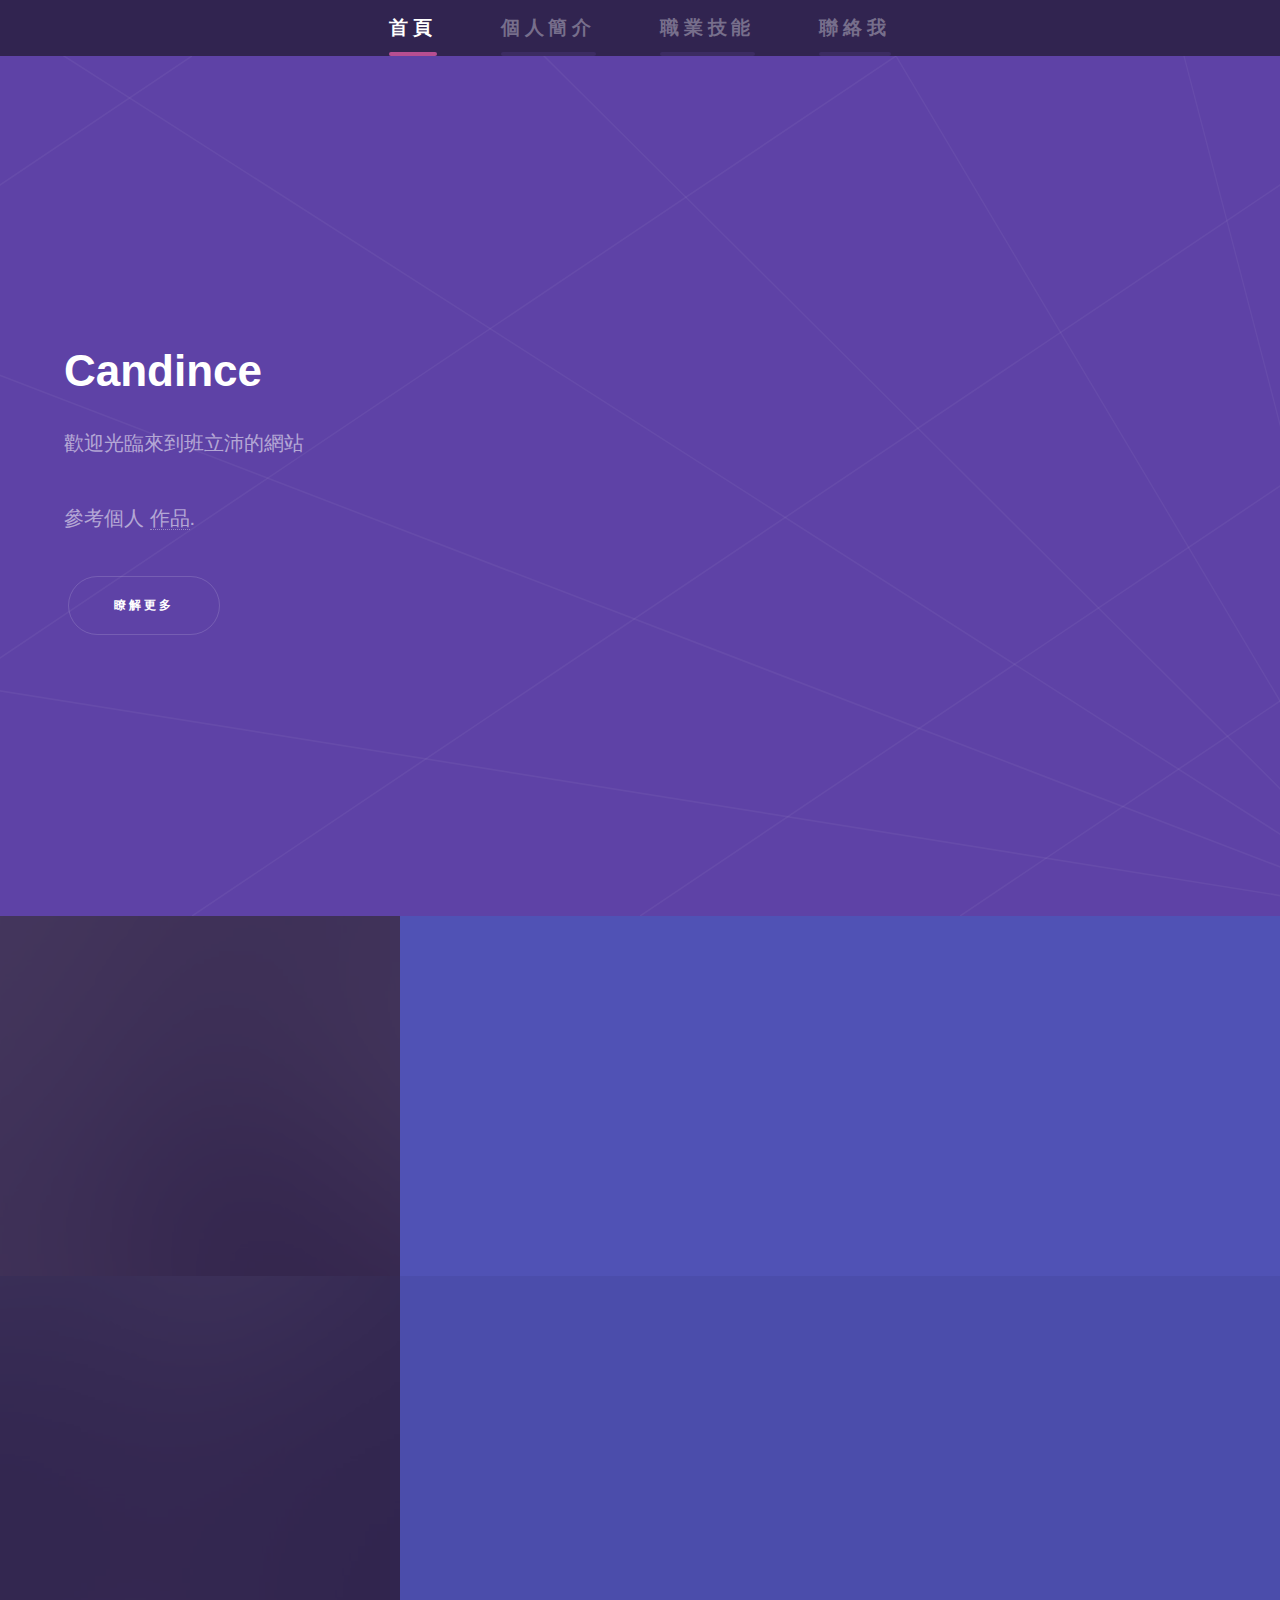
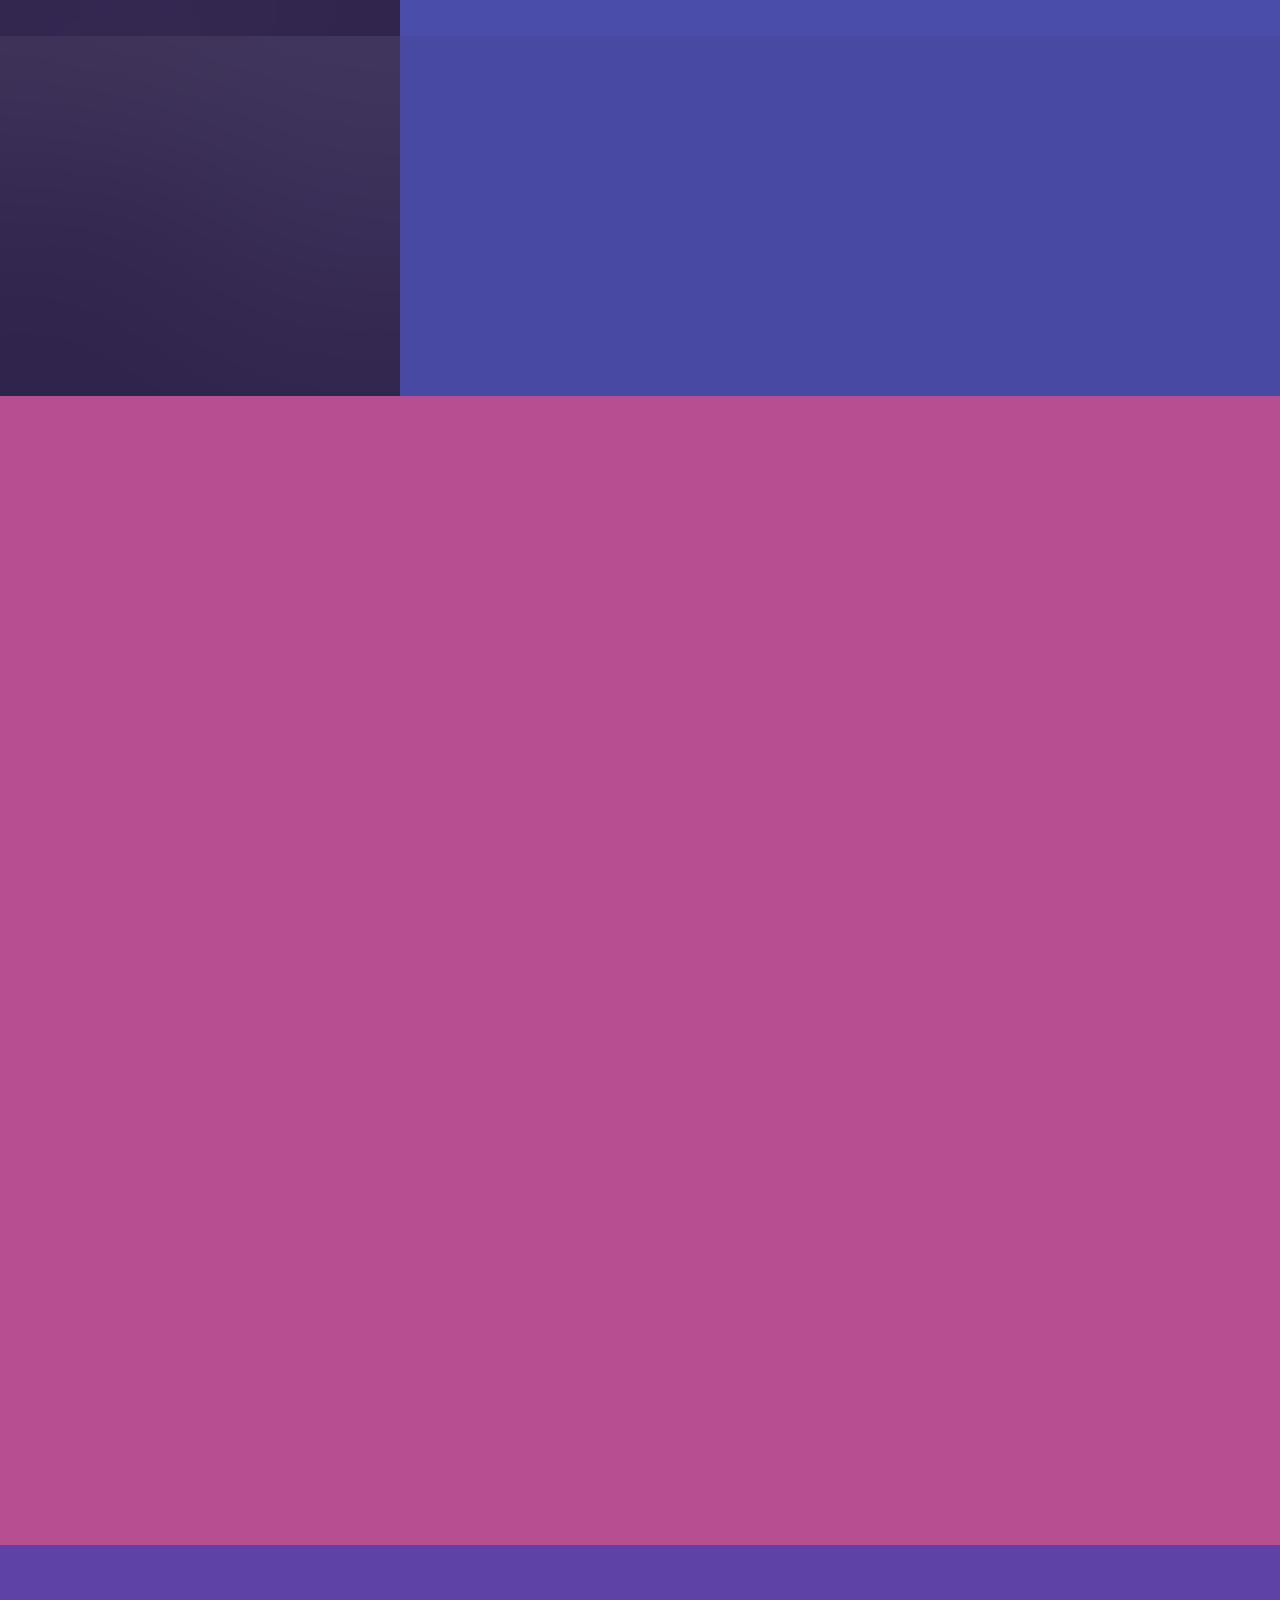
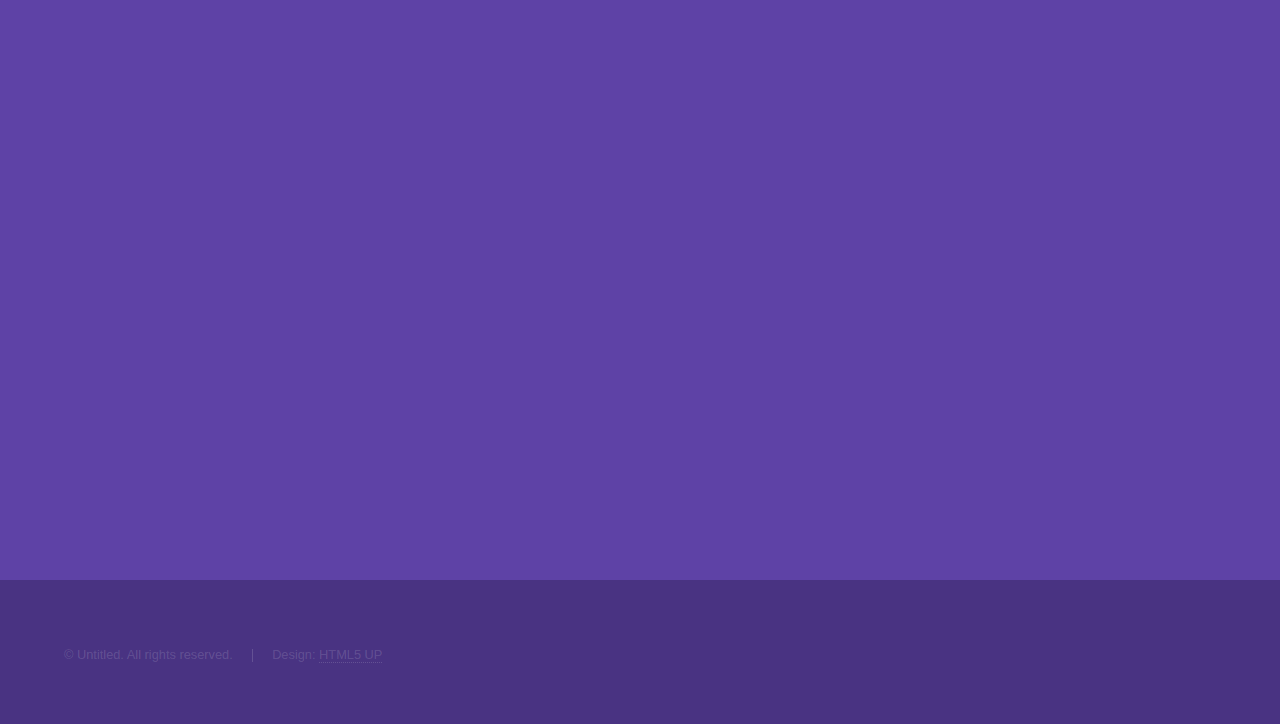
==== commit a9e7030e: "6/20 下午更新" ====
--- a/index.html
+++ b/index.html
@@ -20,8 +20,8 @@
 					<nav>
 						<ul>
 							<li style="font-size:2em"><a href="#intro">首頁</a></li>
-							<li style="font-size:2em"><a href="#one">自我介紹</a></li>
-							<li style="font-size:2em"><a href="#two">消防能力及專長</a></li>
+							<li style="font-size:2em"><a href="#one">個人簡介</a></li>
+							<li style="font-size:2em"><a href="#two">職業技能</a></li>
 							<li style="font-size:2em"><a href="#three">聯絡我</a></li>
 						</ul>
 					</nav>
@@ -36,7 +36,7 @@
 						<div class="inner">
 							<h1>Candince</h1>
 							<p>歡迎光臨來到班立沛的網站</p>
-							<p>參考個人 <a href="http://candince.github.io">作品</a>.</p>
+							<p>參考個人 <a href="./firedesign/index.html" >作品</a>.</p>
 							<ul class="actions">
 								<li style="font-size:1.25em"><a href="#one" class="button scrolly">瞭解更多</a></li>
 							</ul>
@@ -94,7 +94,7 @@
 					<section id="two" class="wrapper style3 fade-up">
 						<div class="inner">
 							<h2>消防繪圖專員</h2>
-							<div><a href="./新增資料夾 (2)/index.html">作品參考</a></div> 							
+							<div><a href="./firedesign/index.html">作品參考</a></div> 							
 							<p> </p>
 							<div class="features">
 								<section>
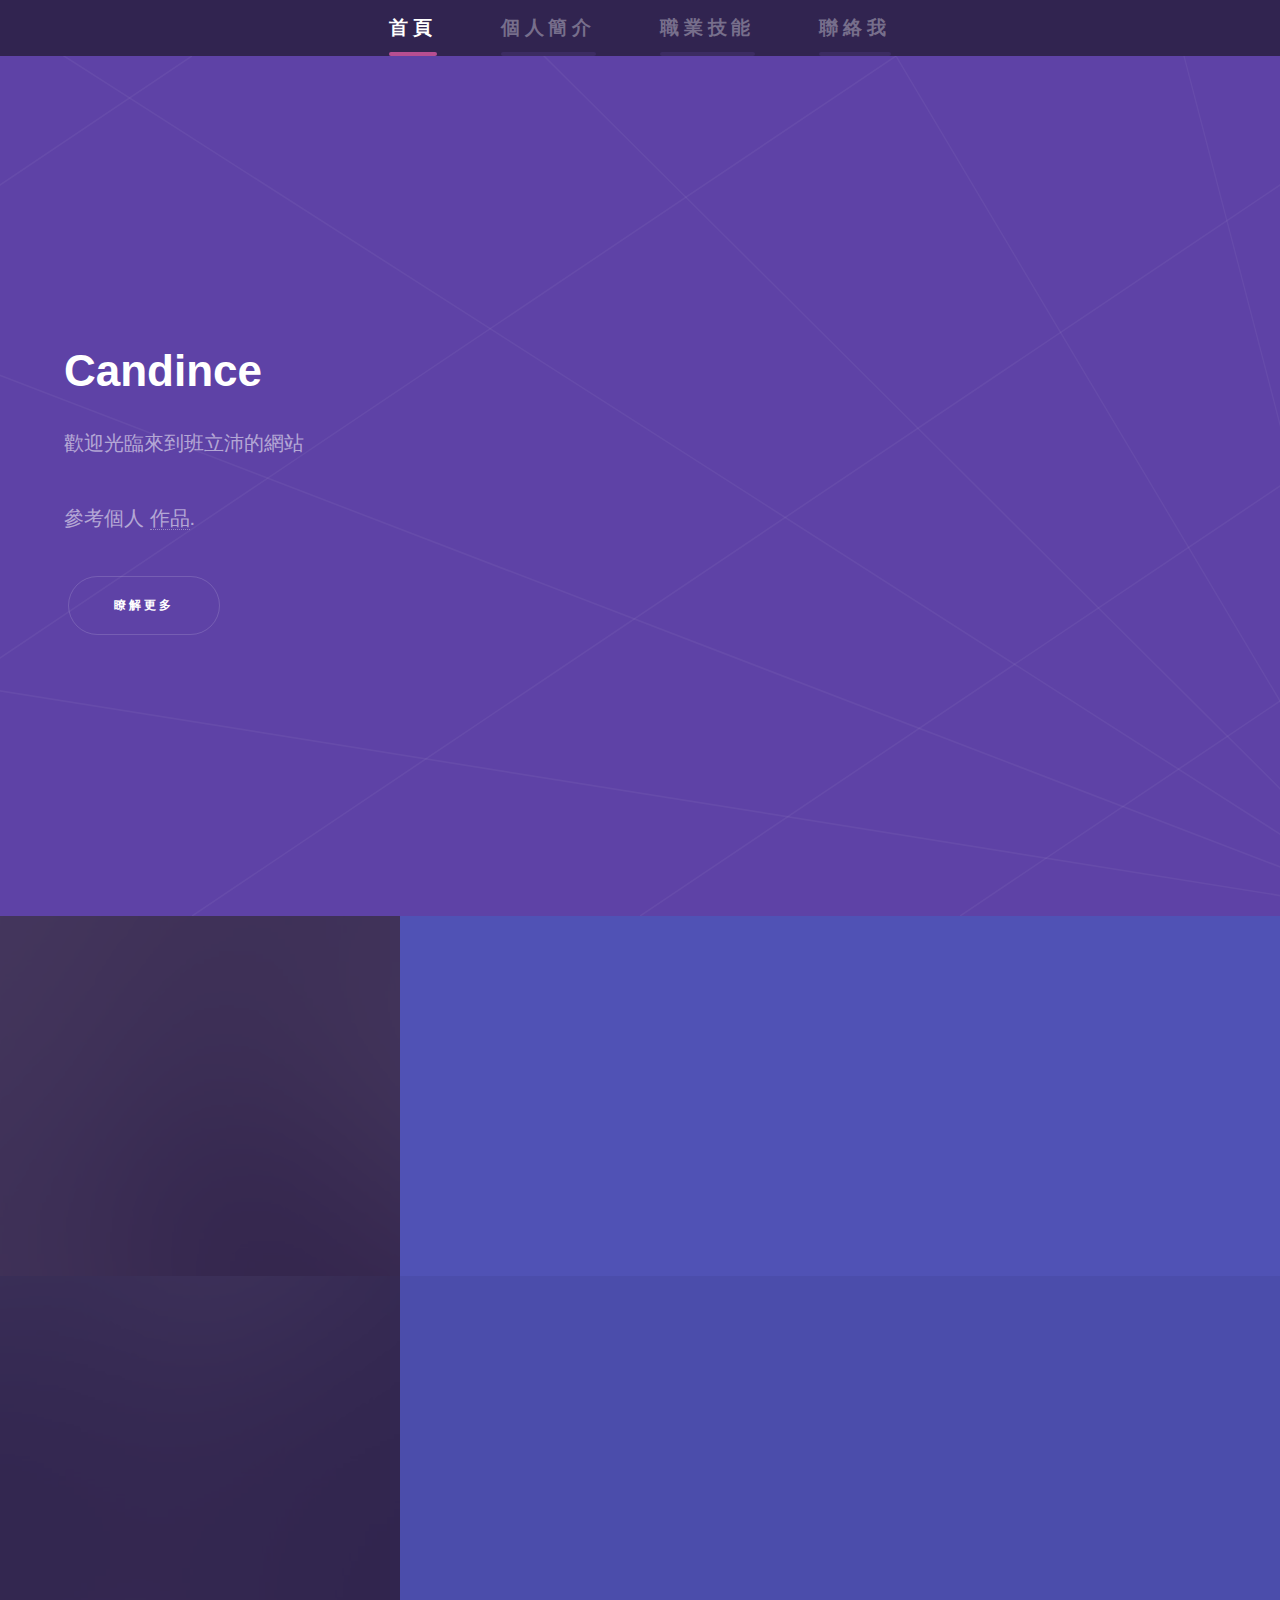
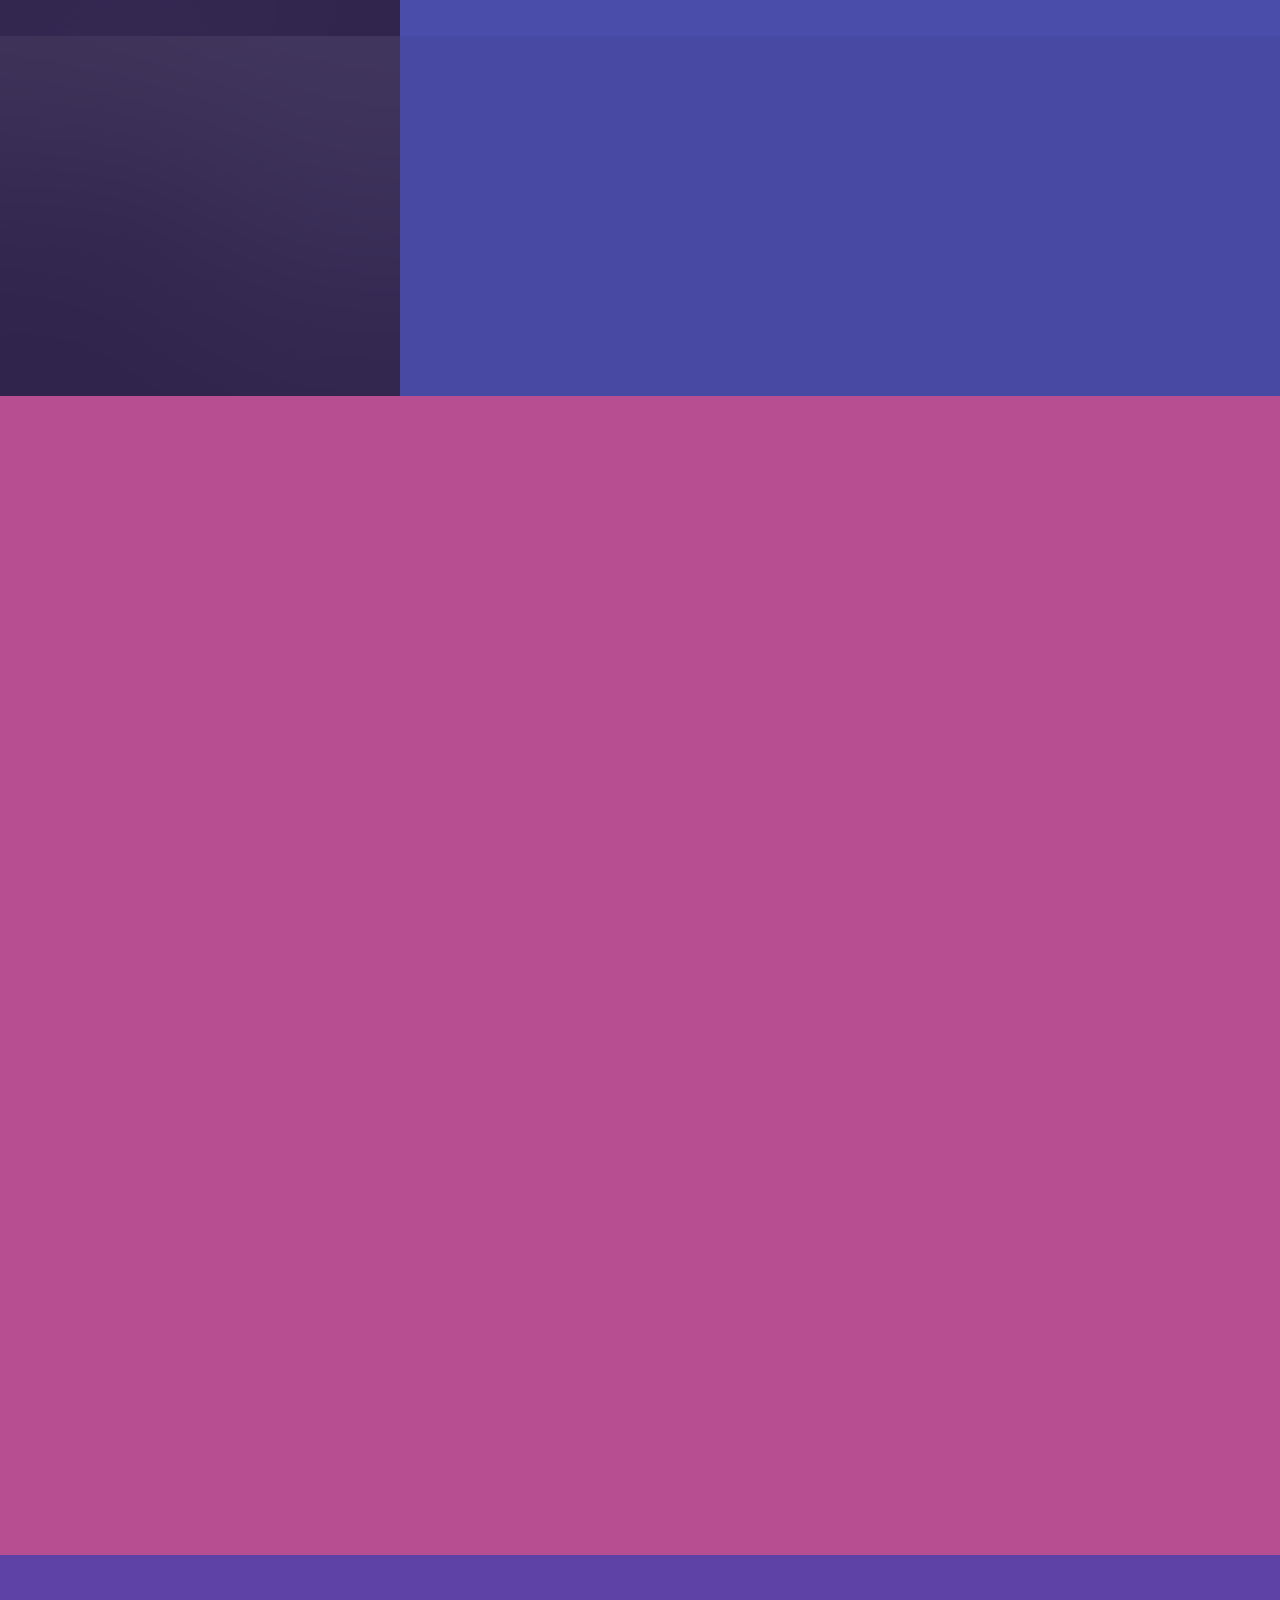
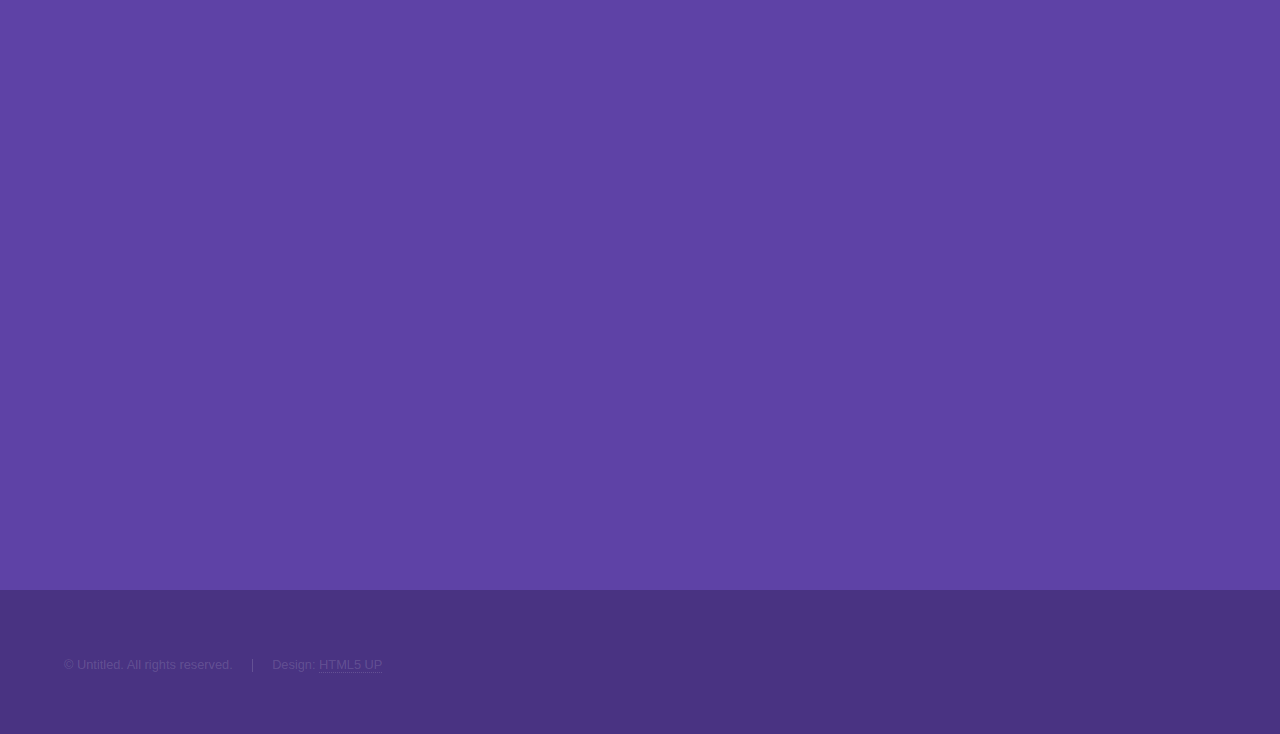
==== commit ae18a2b9: "6/21 上午更新" ====
--- a/index.html
+++ b/index.html
@@ -147,7 +147,7 @@
 							</div>
 							<div class="inner">
 								<h2>垃圾儲藏室繪圖專員</h2>
-								<p> </p>
+								<div><a href="./firedesign/index.html">作品參考</a></div> 
 								<div class="features">
 									<section>
 										<span class="icon solid major fa-recycle"></span>
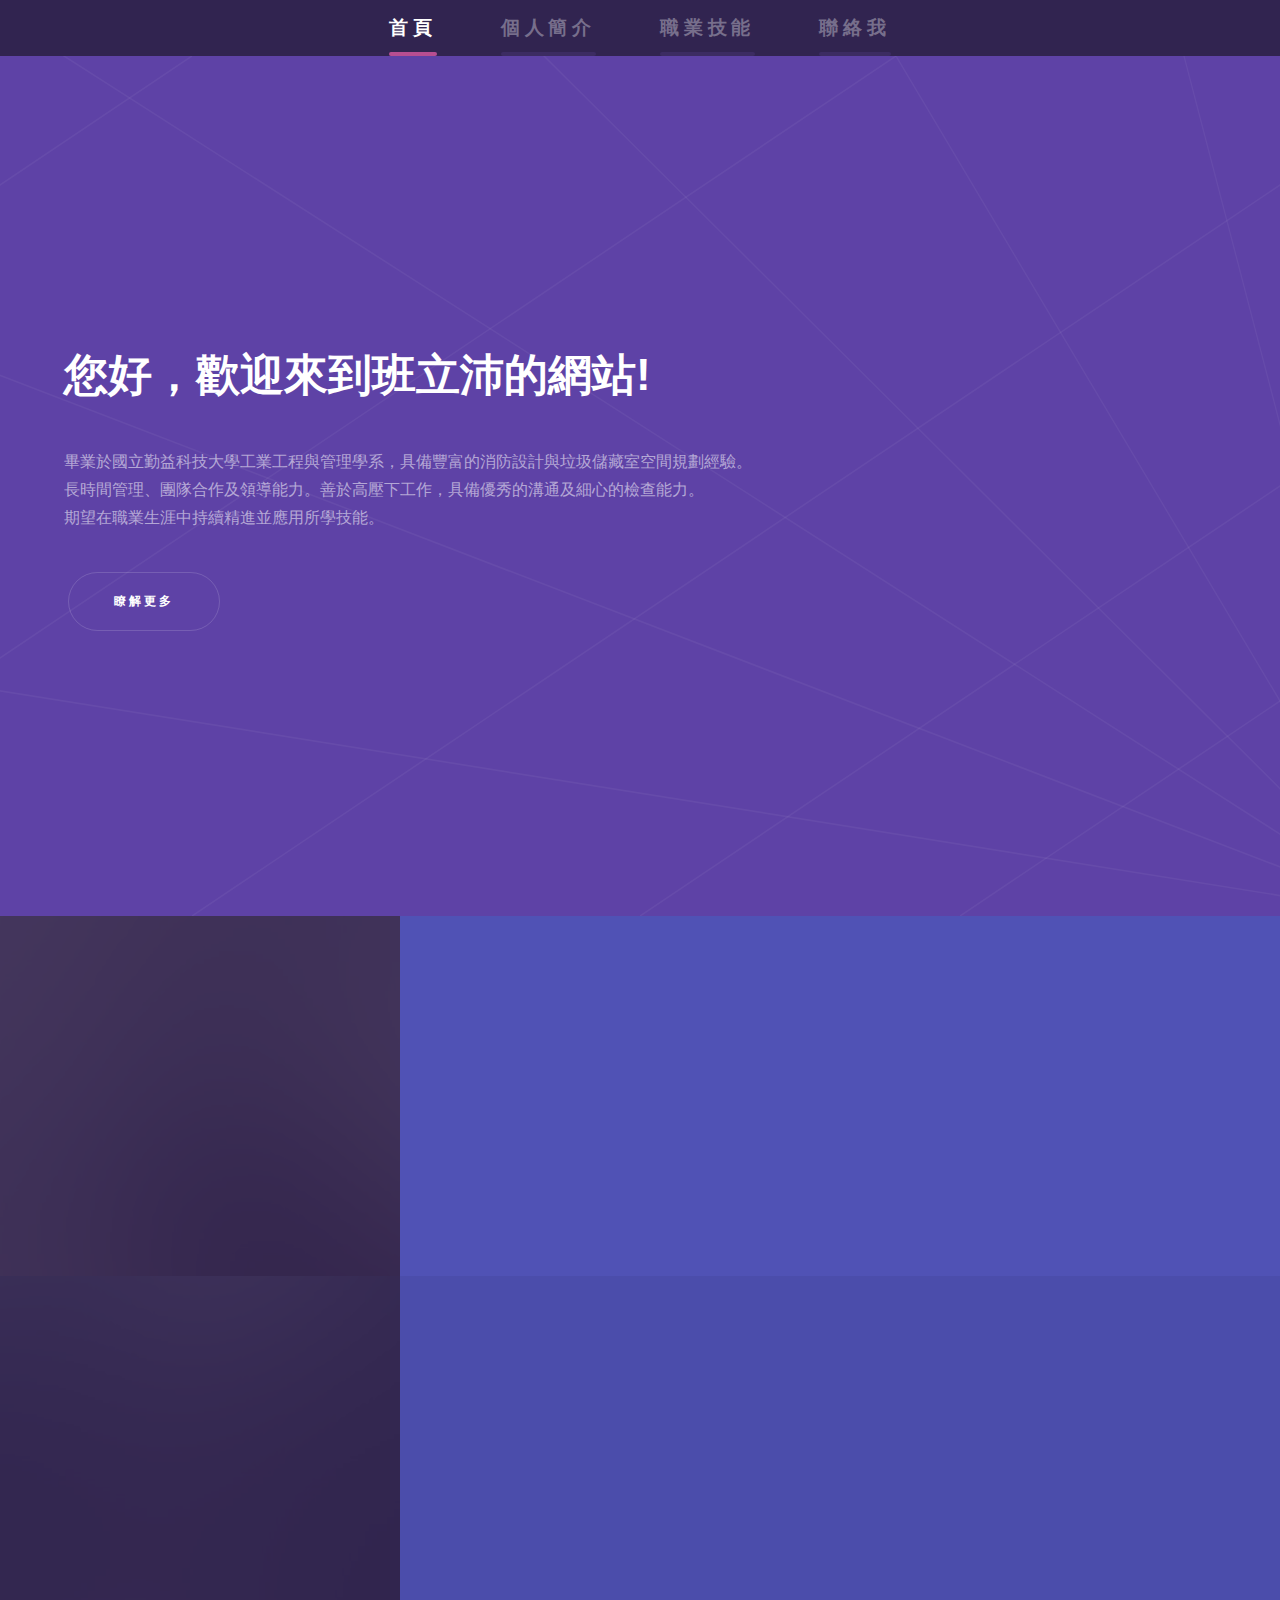
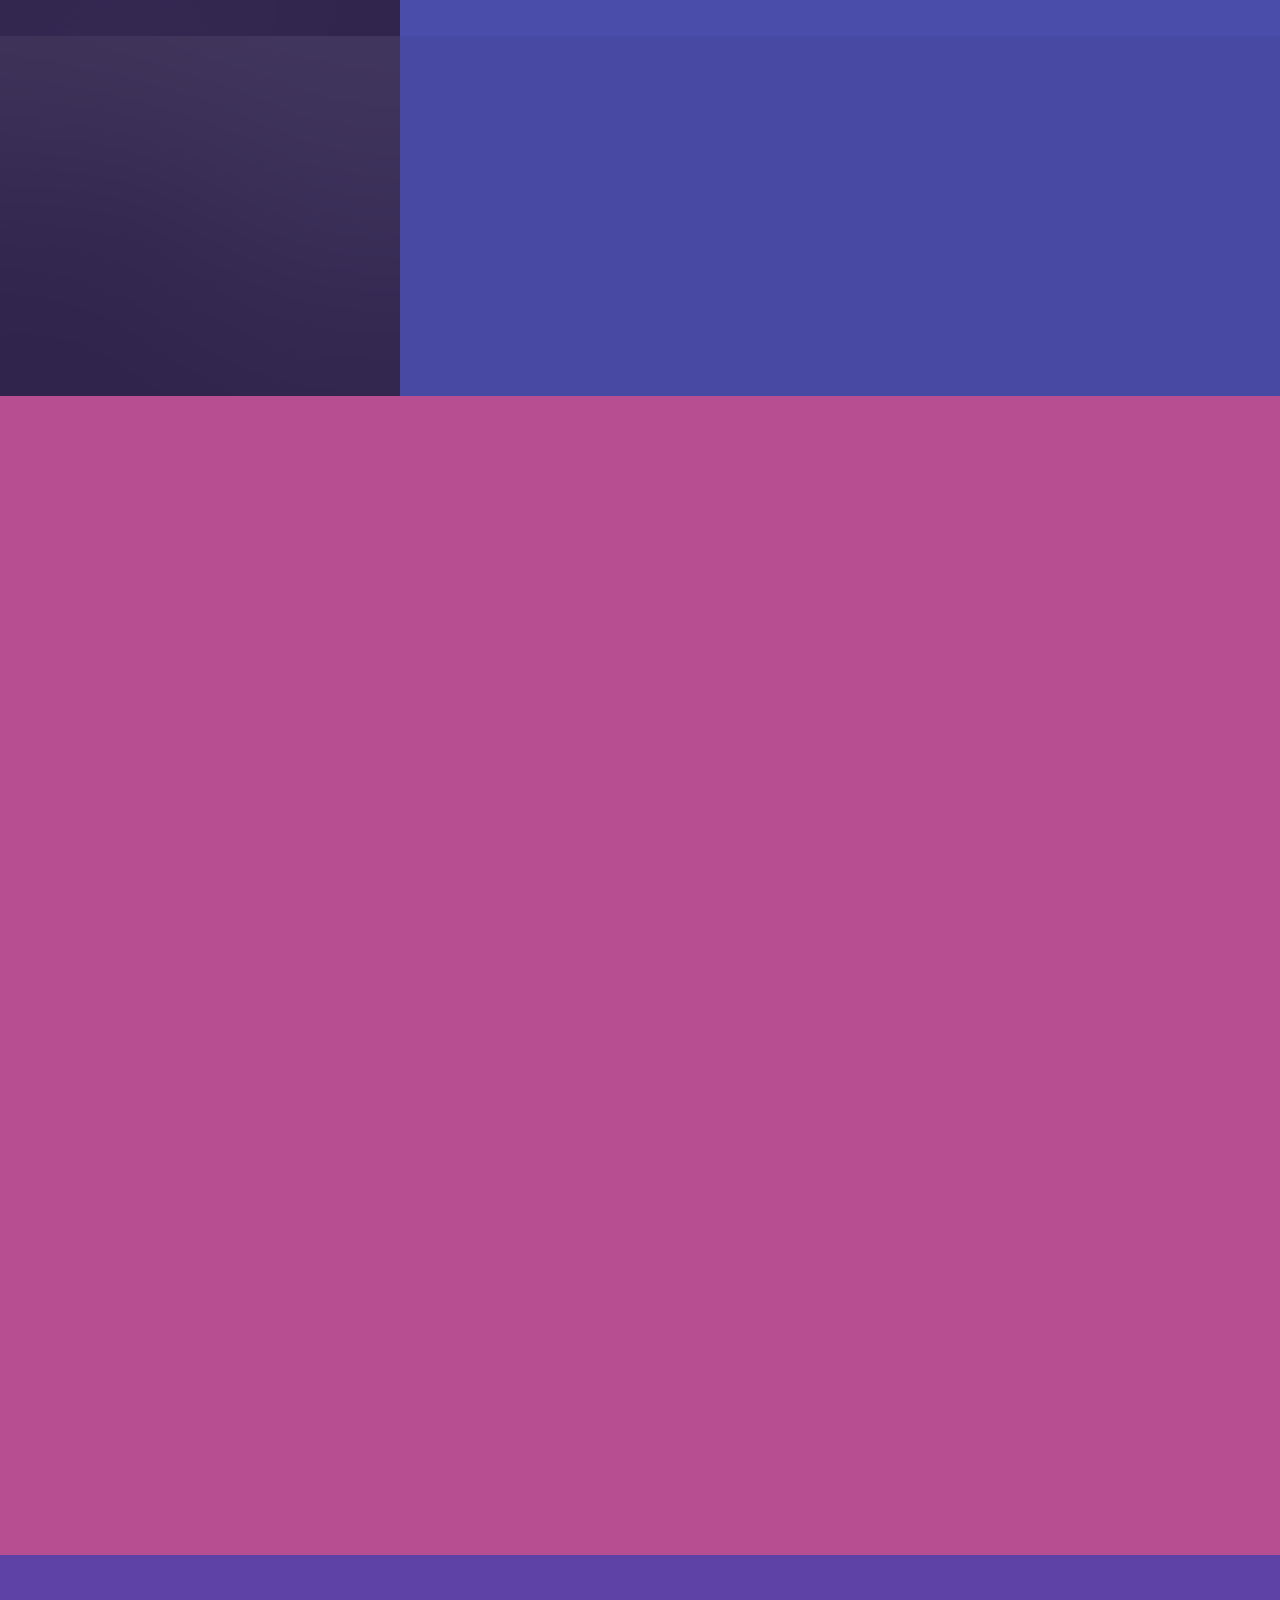
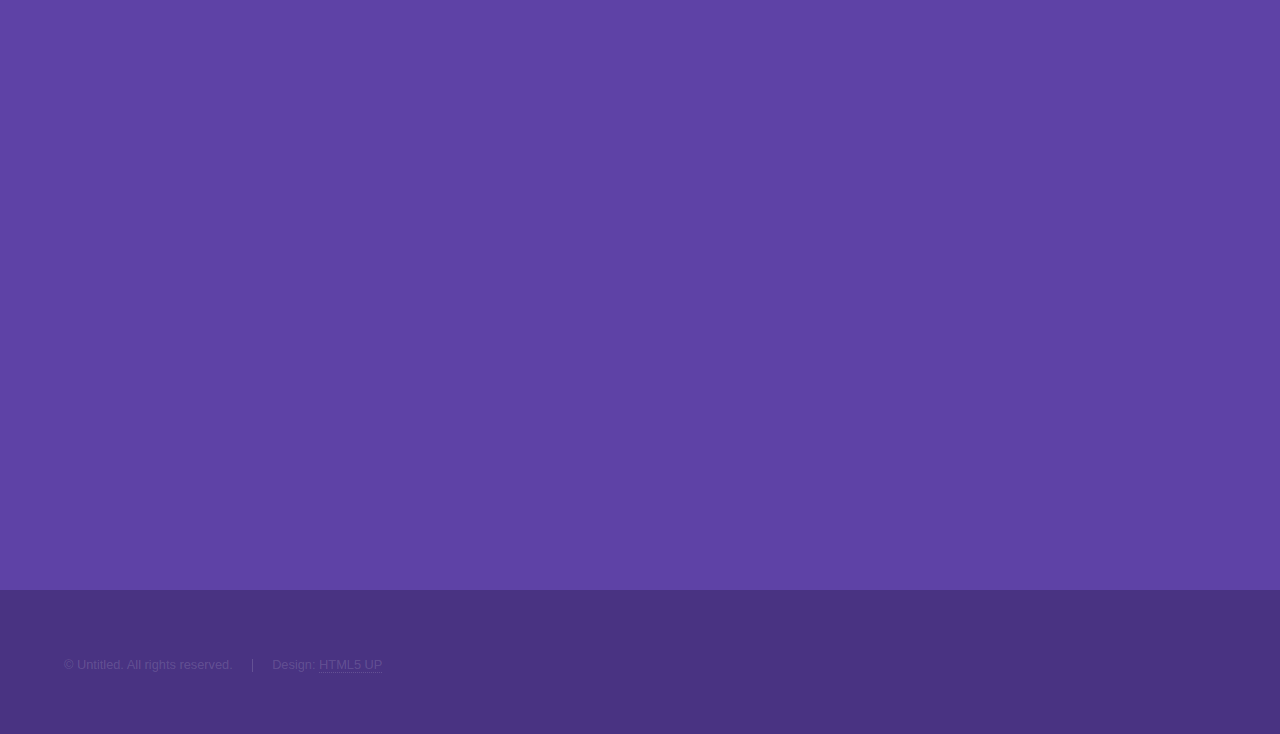
==== commit ced7f0d9: "6/29自我介紹更新" ====
--- a/index.html
+++ b/index.html
@@ -4,12 +4,14 @@
 	html5up.net | @ajlkn
 	Free for personal and commercial use under the CCA 3.0 license (html5up.net/license)
 -->
+	<!--在想要有動畫的標籤上animate__animated 是對文字加入動態，動態性質可以去https://animate.style<看-->
 <html>
 	<head>
 		<title>班立沛個人資料</title>
 		<meta charset="utf-8" />
 		<meta name="viewport" content="width=device-width, initial-scale=1, user-scalable=no" />
 		<link rel="stylesheet" href="assets/css/main.css" />
+		<link rel="stylesheet" href="https://cdnjs.cloudflare.com/ajax/libs/animate.css/4.1.1/animate.min.css" />
 		<noscript><link rel="stylesheet" href="assets/css/noscript.css" /></noscript>
 	</head>
 	<body class="is-preload">
@@ -34,9 +36,13 @@
 				<!-- Intro -->
 					<section id="intro" class="wrapper style1 fullscreen fade-up">
 						<div class="inner">
-							<h1>Candince</h1>
-							<p>歡迎光臨來到班立沛的網站</p>
-							<p>參考個人 <a href="./firedesign/index.html" >作品</a>.</p>
+							<h1 >您好，歡迎來到班立沛的網站!</h1>
+							<p>
+							<div>畢業於國立勤益科技大學工業工程與管理學系，具備豐富的消防設計與垃圾儲藏室空間規劃經驗。</div>
+							<div>長時間管理、團隊合作及領導能力。善於高壓下工作，具備優秀的溝通及細心的檢查能力。</div>
+							<div>期望在職業生涯中持續精進並應用所學技能。</div>
+							</p>
+							<!-- <p>參考個人 <a href="./firedesign/index.html" >作品</a>.</p> -->
 							<ul class="actions">
 								<li style="font-size:1.25em"><a href="#one" class="button scrolly">瞭解更多</a></li>
 							</ul>
@@ -210,7 +216,7 @@
 										<li>
 											<h3>社交訊息</h3>
 											<ul class="icons">
-												<li><a href="https://line.me/ti/p/UJkrXtzlk6" class="icon brands fa-twitter"><span class="label">Line</span></a></li>
+												<li><a href="https://line.me/ti/p/UJkrXtzlk6" class="icon brands fa-line"><span class="label">Line</span></a></li>
 												<li><a href="https://www.instagram.com/lipeiban?igsh=MXU2Yzd6ZDVqbzFydw%3D%3D&utm_source=qr" class="icon brands fa-instagram"><span class="label">Instagram</span></a></li>
 												<li><a href="https://www.threads.net/@lipeiban" class="icon brands fa-facebook-f"><span class="label">threads</span></a></li>
 												<li><a href="https://www.linkedin.com/in/candince-6019a82b9?utm_source=share&utm_campaign=share_via&utm_content=profile&utm_medium=ios_app" class="icon brands fa-linkedin-in"><span class="label">LinkedIn</span></a></li>
@@ -228,7 +234,7 @@
 			<footer id="footer" class="wrapper style1-alt">
 				<div class="inner">
 					<ul class="menu">
-						<li>&copy; Untitled. All rights reserved.</li><li>Design: <a href="http://html5up.net">HTML5 UP</a></li>
+						<li>&copy; Untitled. All rights reserved.</li><li>Design: <a href="">HTML5 UP</a></li>
 					</ul>
 				</div>
 			</footer>
--- a/assets/css/main.css
+++ b/assets/css/main.css
@@ -5,7 +5,7 @@
 	html5up.net | @ajlkn
 	Free for personal and commercial use under the CCA 3.0 license (html5up.net/license)
 */
-
+/*:hover 表示滑鼠移到字體上方的動作*/
 html, body, div, span, applet, object,
 iframe, h1, h2, h3, h4, h5, h6, p, blockquote,
 pre, a, abbr, acronym, address, big, cite,
@@ -17,9 +17,9 @@
 canvas, details, embed, figure, figcaption,
 footer, header, hgroup, menu, nav, output, ruby,
 section, summary, time, mark, audio, video {
-	margin: 0;
+	margin: 0;/**/
 	padding: 0;
-	border: 0;
+	border: 0;/**/
 	font-size: 100%;
 	font: inherit;
 	vertical-align: baseline;}
@@ -3929,4 +3929,4 @@
 				background-attachment: scroll;
 			}
 
-		}+		}
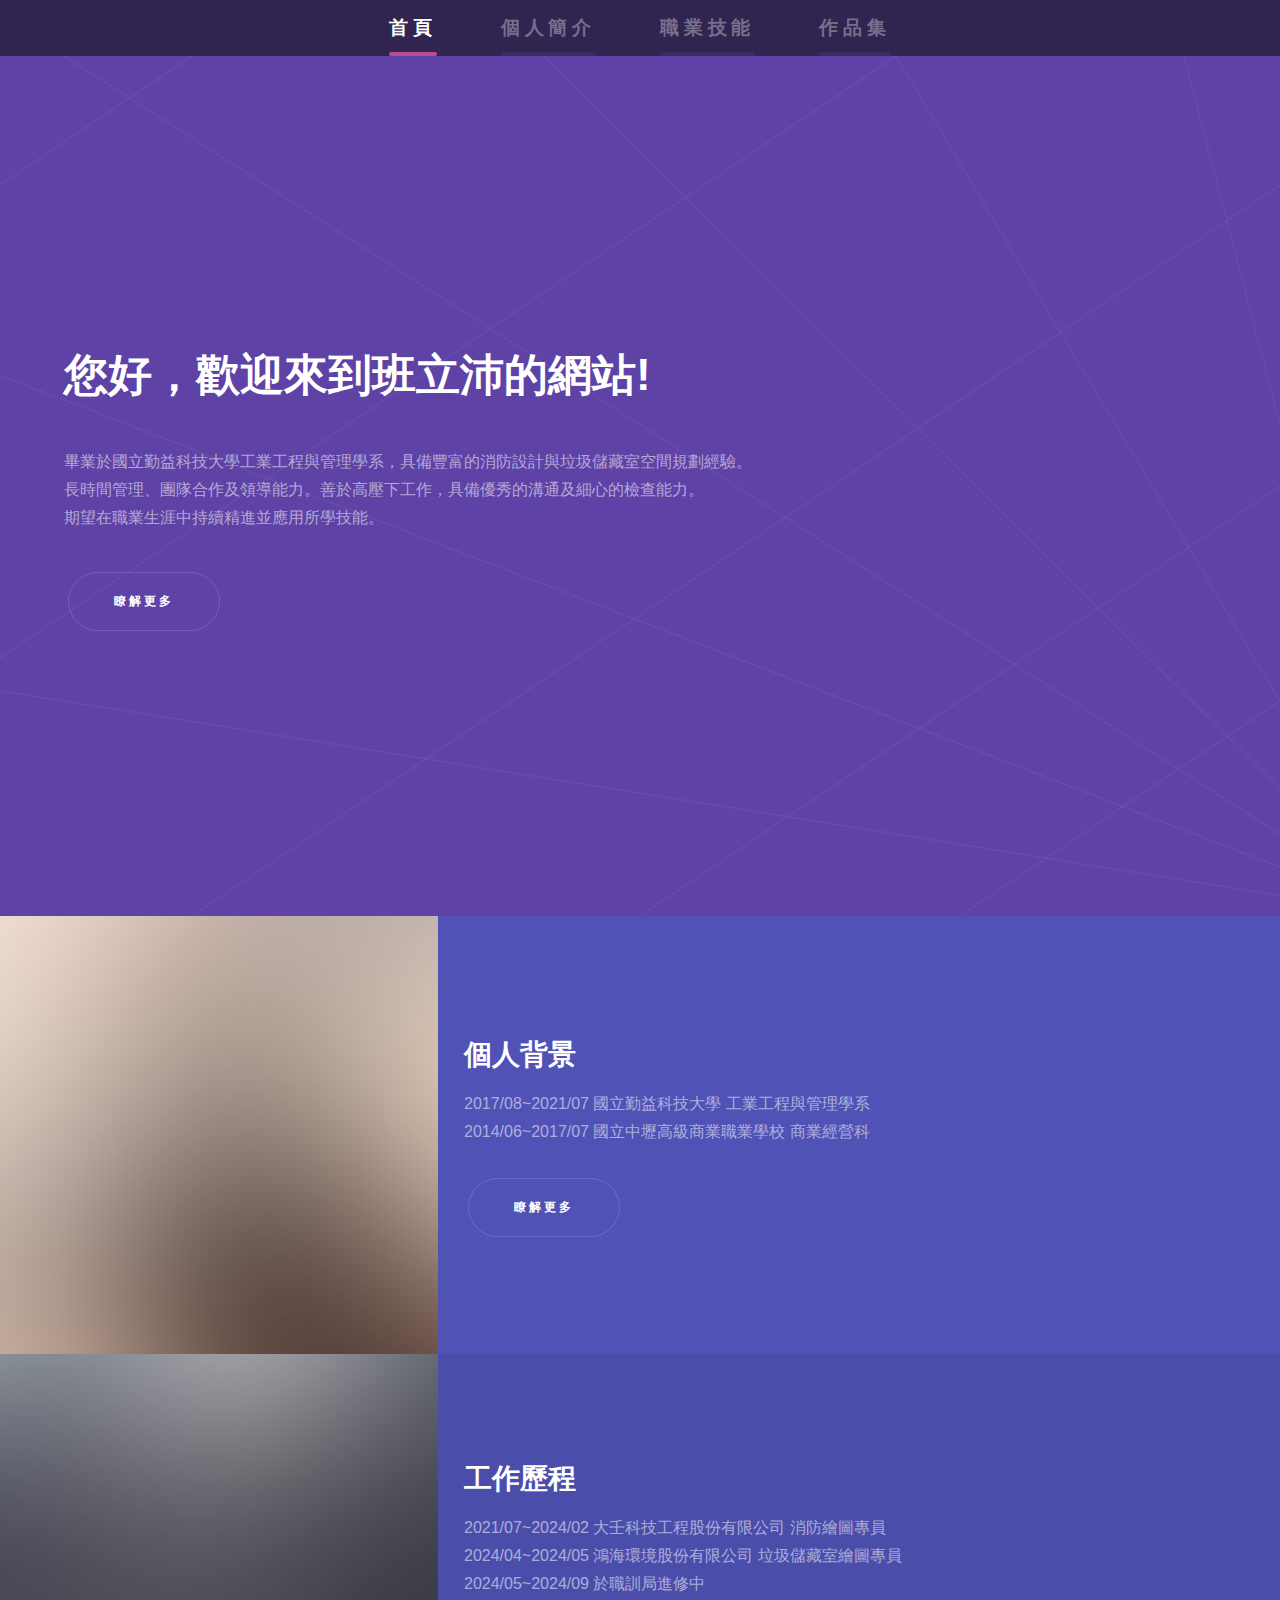
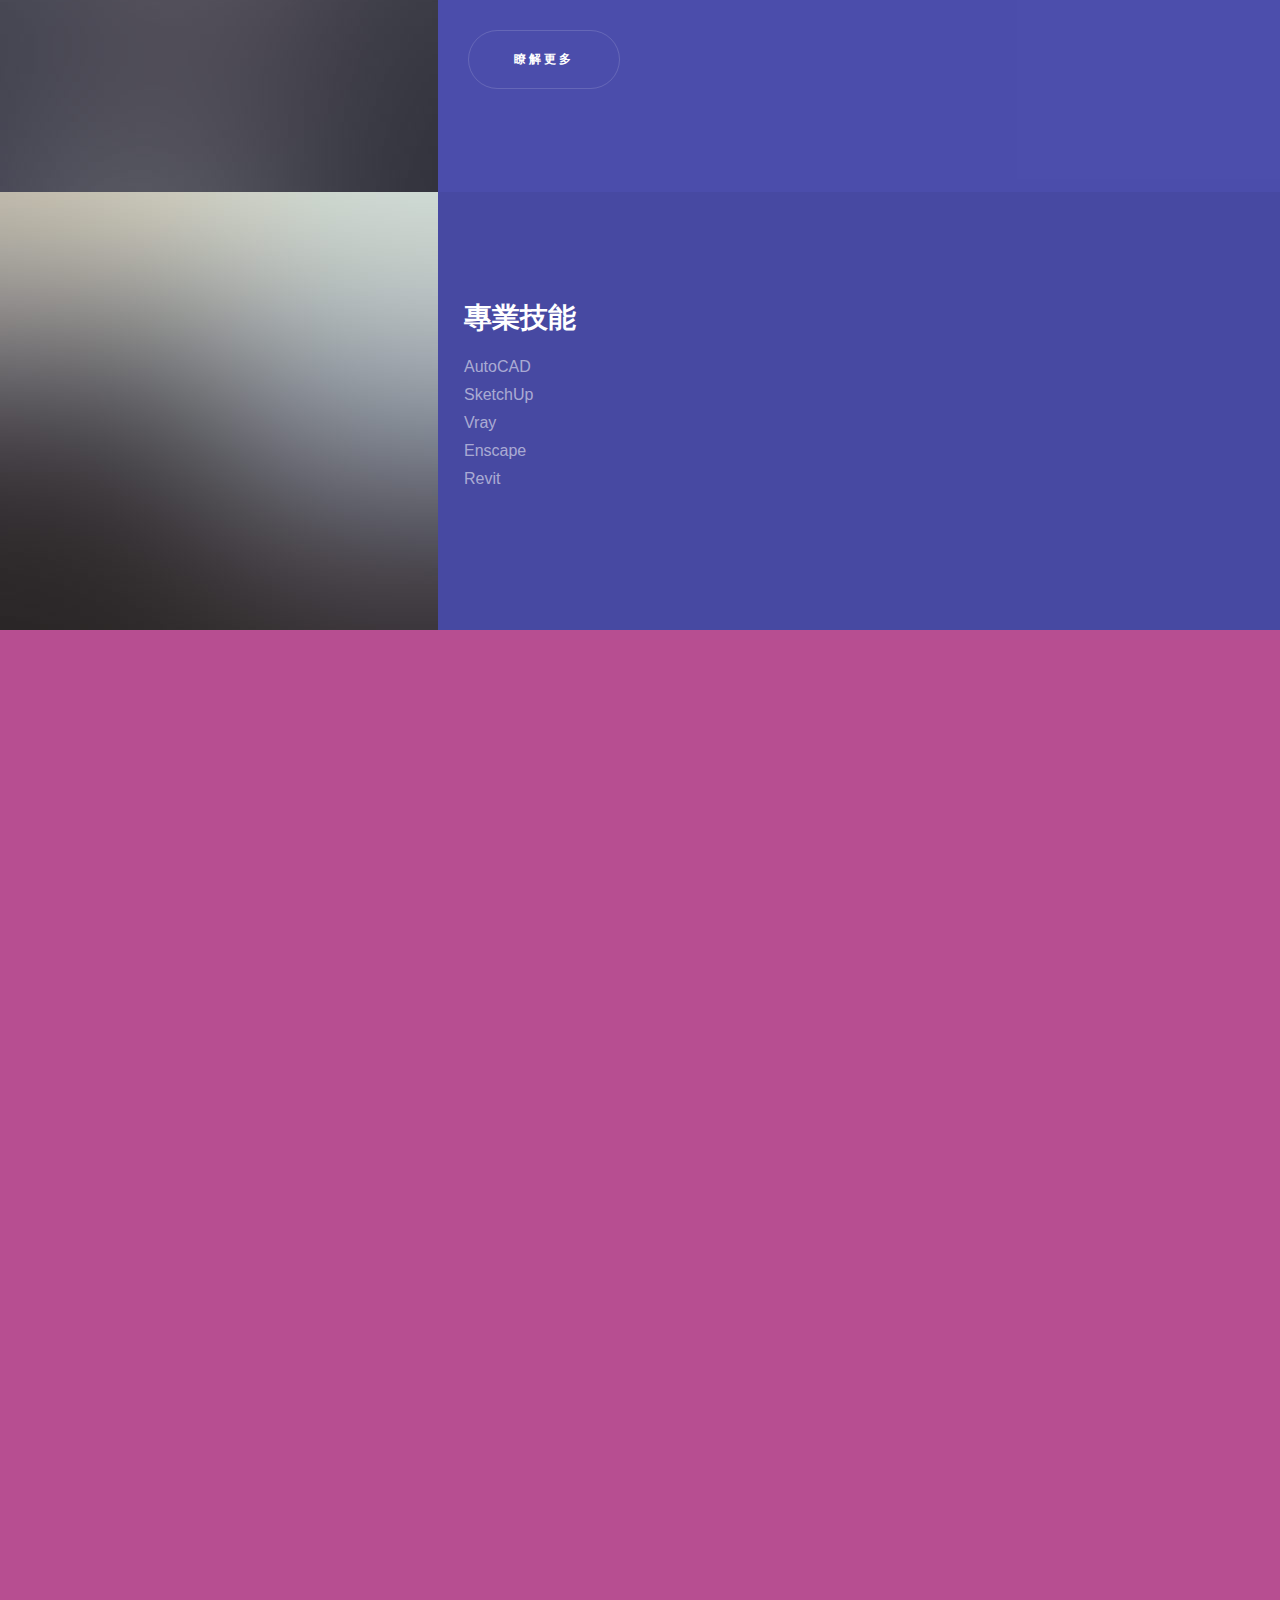
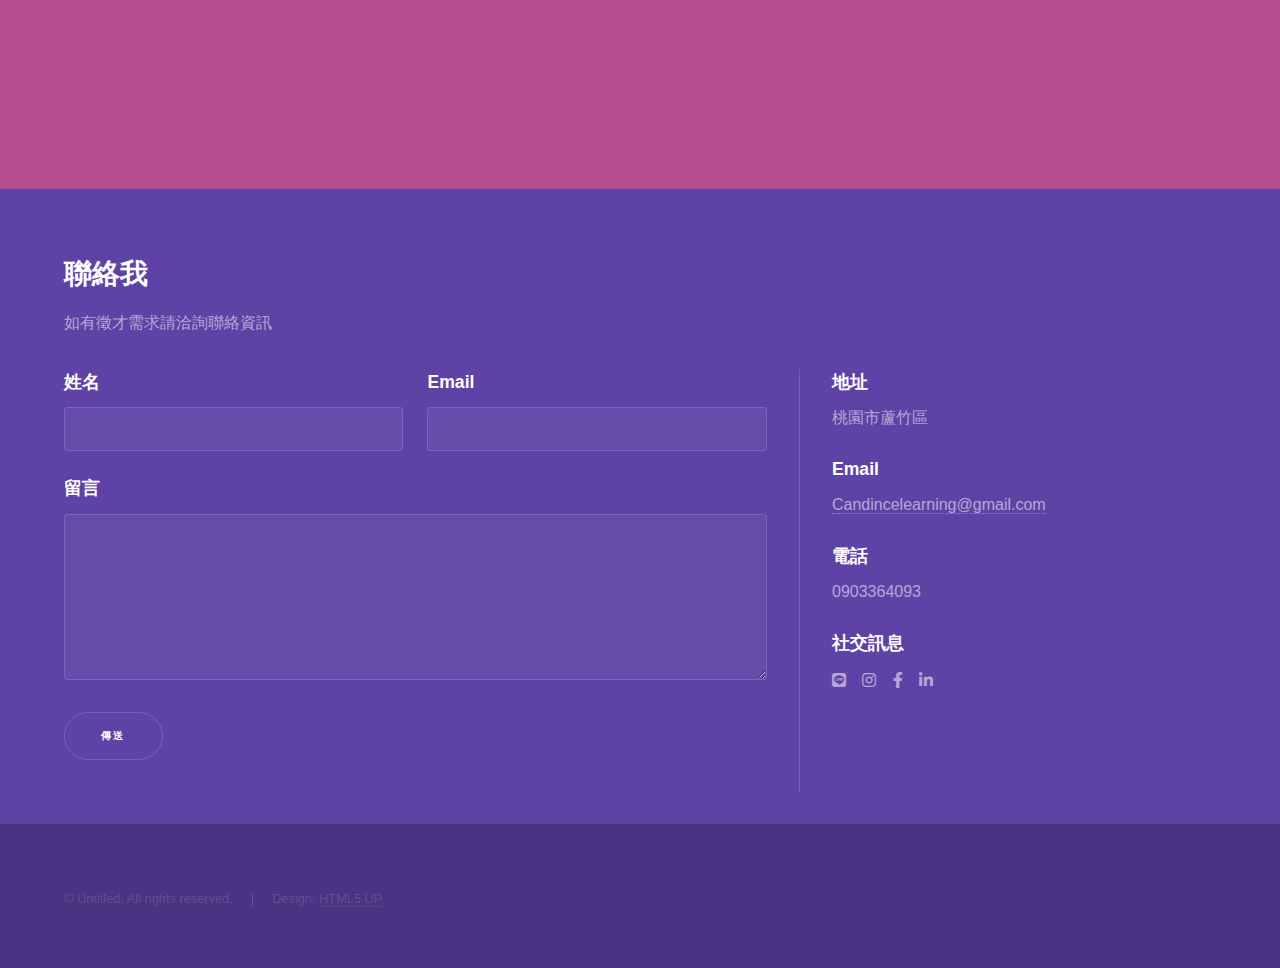
==== commit 708ef96a: "240829上午" ====
--- a/index.html
+++ b/index.html
@@ -24,7 +24,7 @@
 							<li style="font-size:2em"><a href="#intro">首頁</a></li>
 							<li style="font-size:2em"><a href="#one">個人簡介</a></li>
 							<li style="font-size:2em"><a href="#two">職業技能</a></li>
-							<li style="font-size:2em"><a href="#three">聯絡我</a></li>
+							<li style="font-size:2em"><a  href="./firedesign/index.html">作品集</a></li>
 						</ul>
 					</nav>
 				</div>
@@ -86,11 +86,13 @@
 								<div class="inner">
 									<h2>專業技能</h2>
 									<div>AutoCAD</div>
+									<div>SketchUp</div>
+									<div>Vray</div>
+									<div>Enscape</div>
 									<div>Revit</div>
-									<div>SketchUp</div>
 									<ul></ul>
 									<ul class="actions">
-									</ul>
+									
 								</div>
 							</div>
 						</section>
